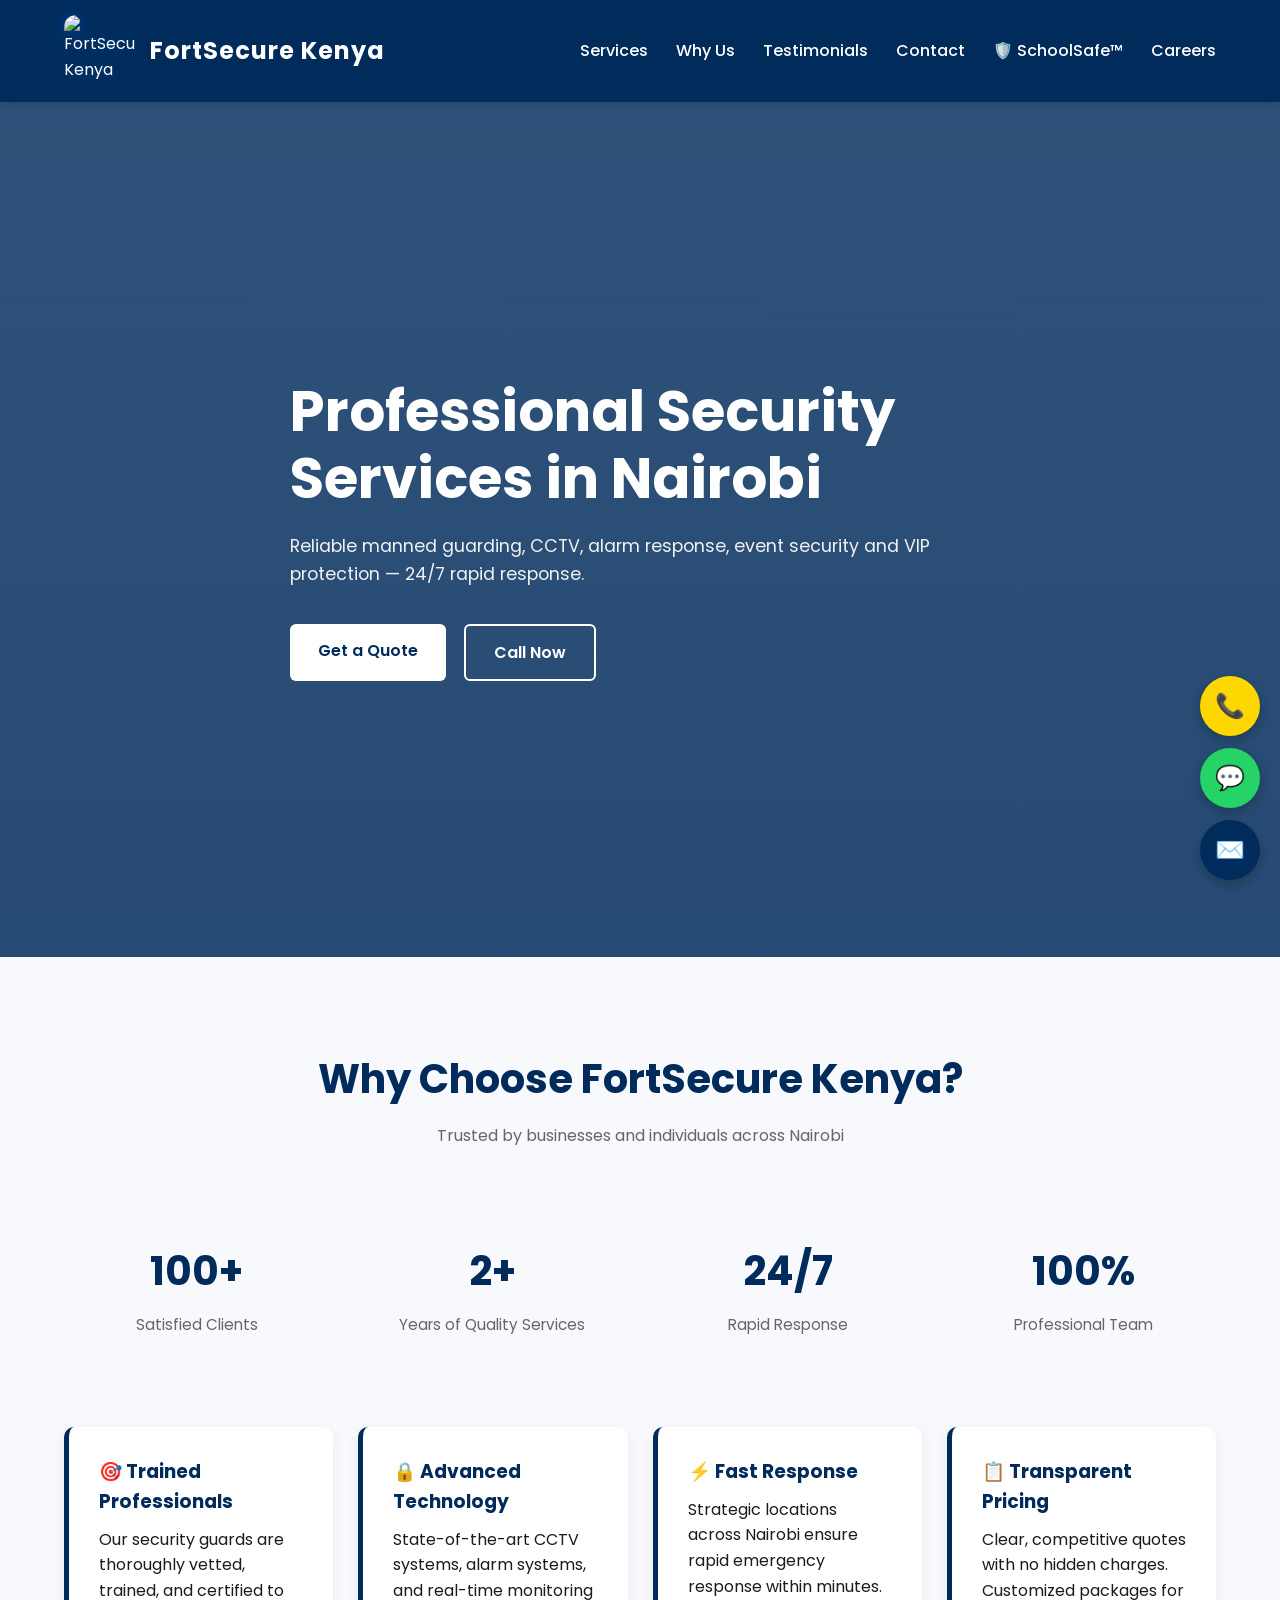
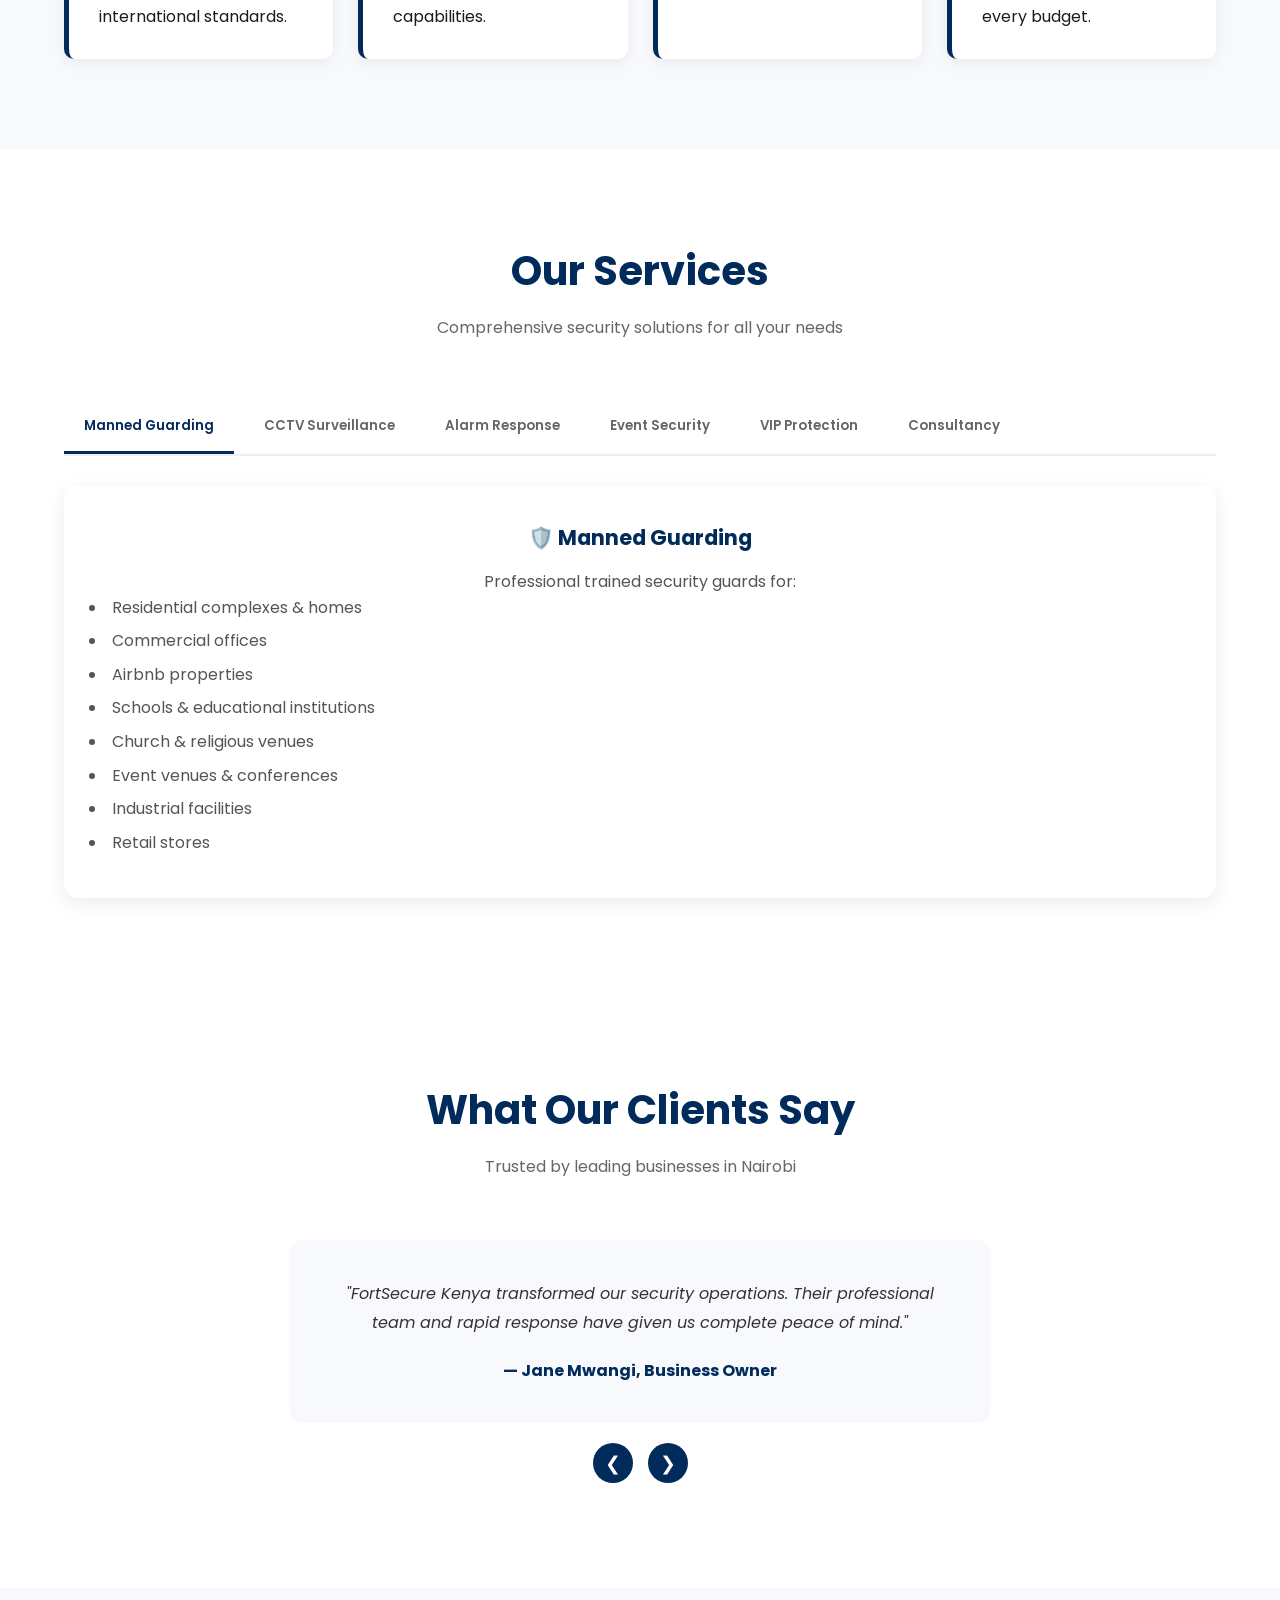
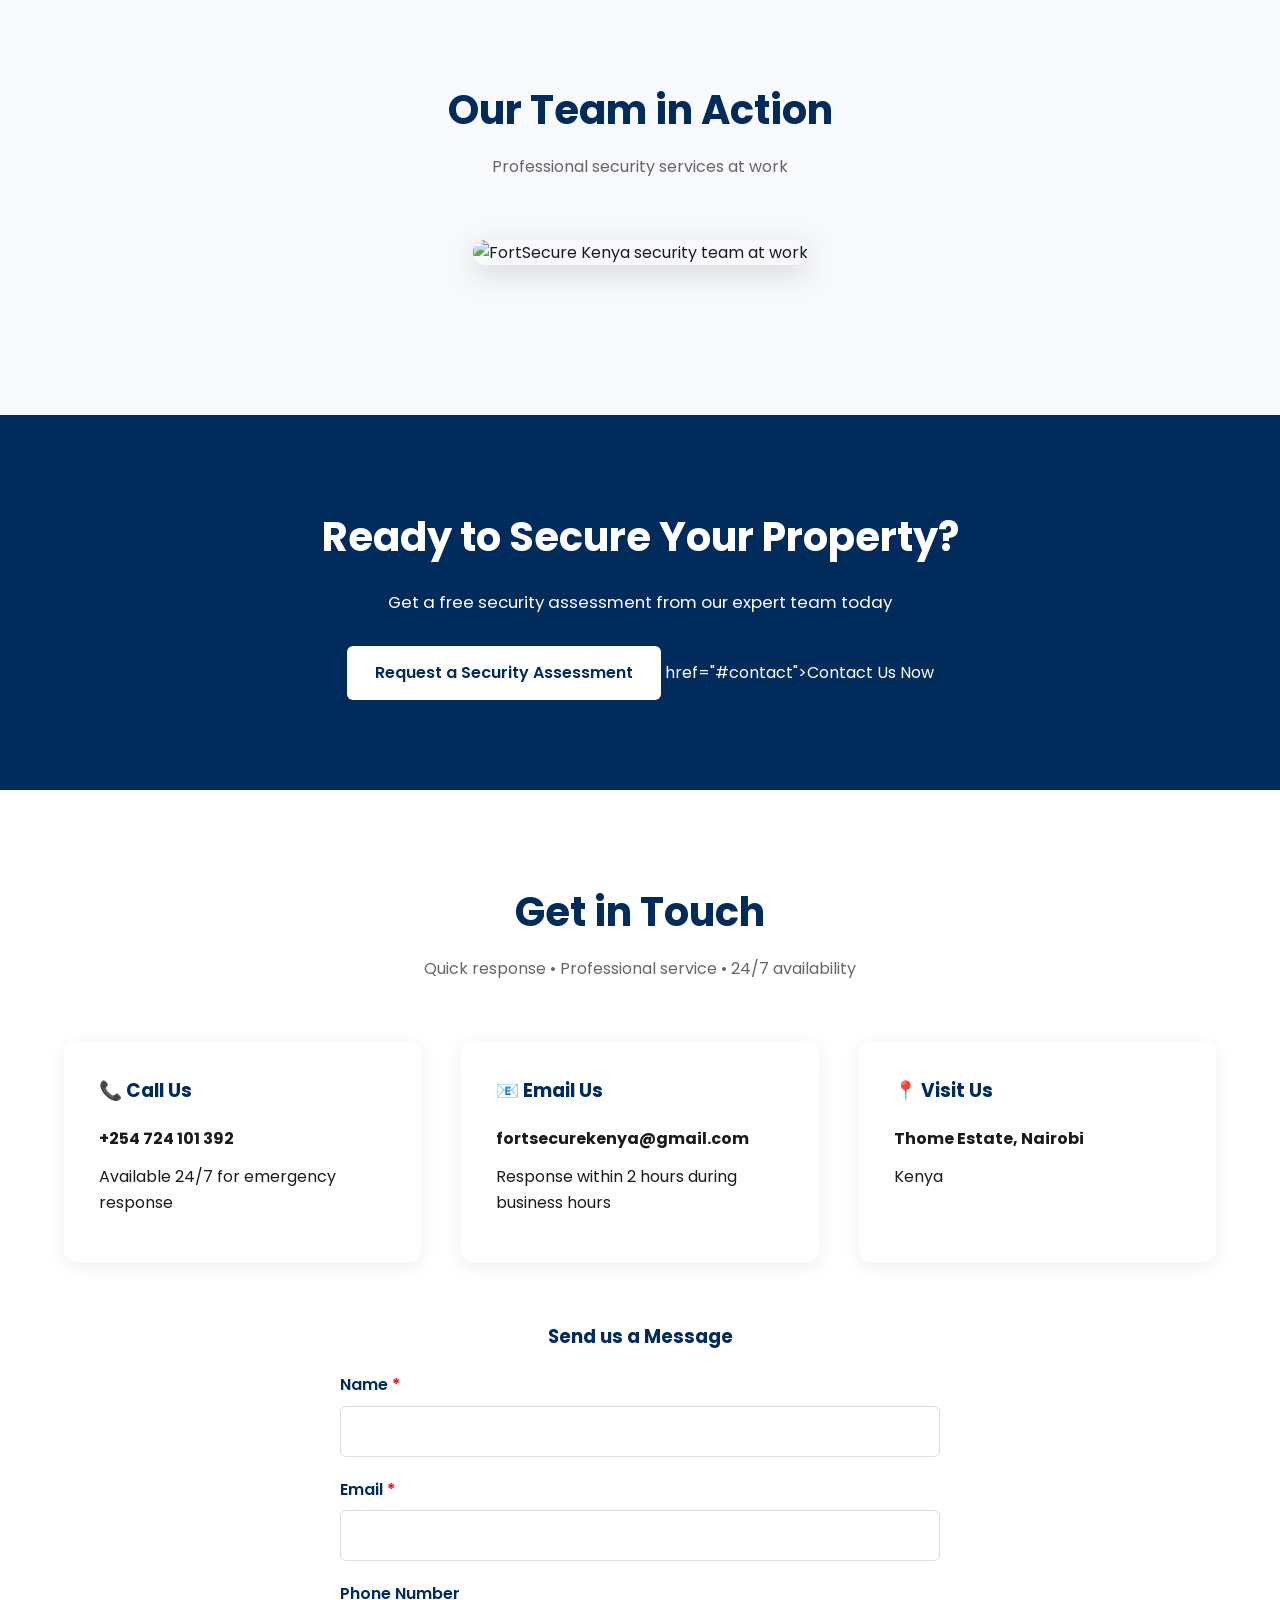
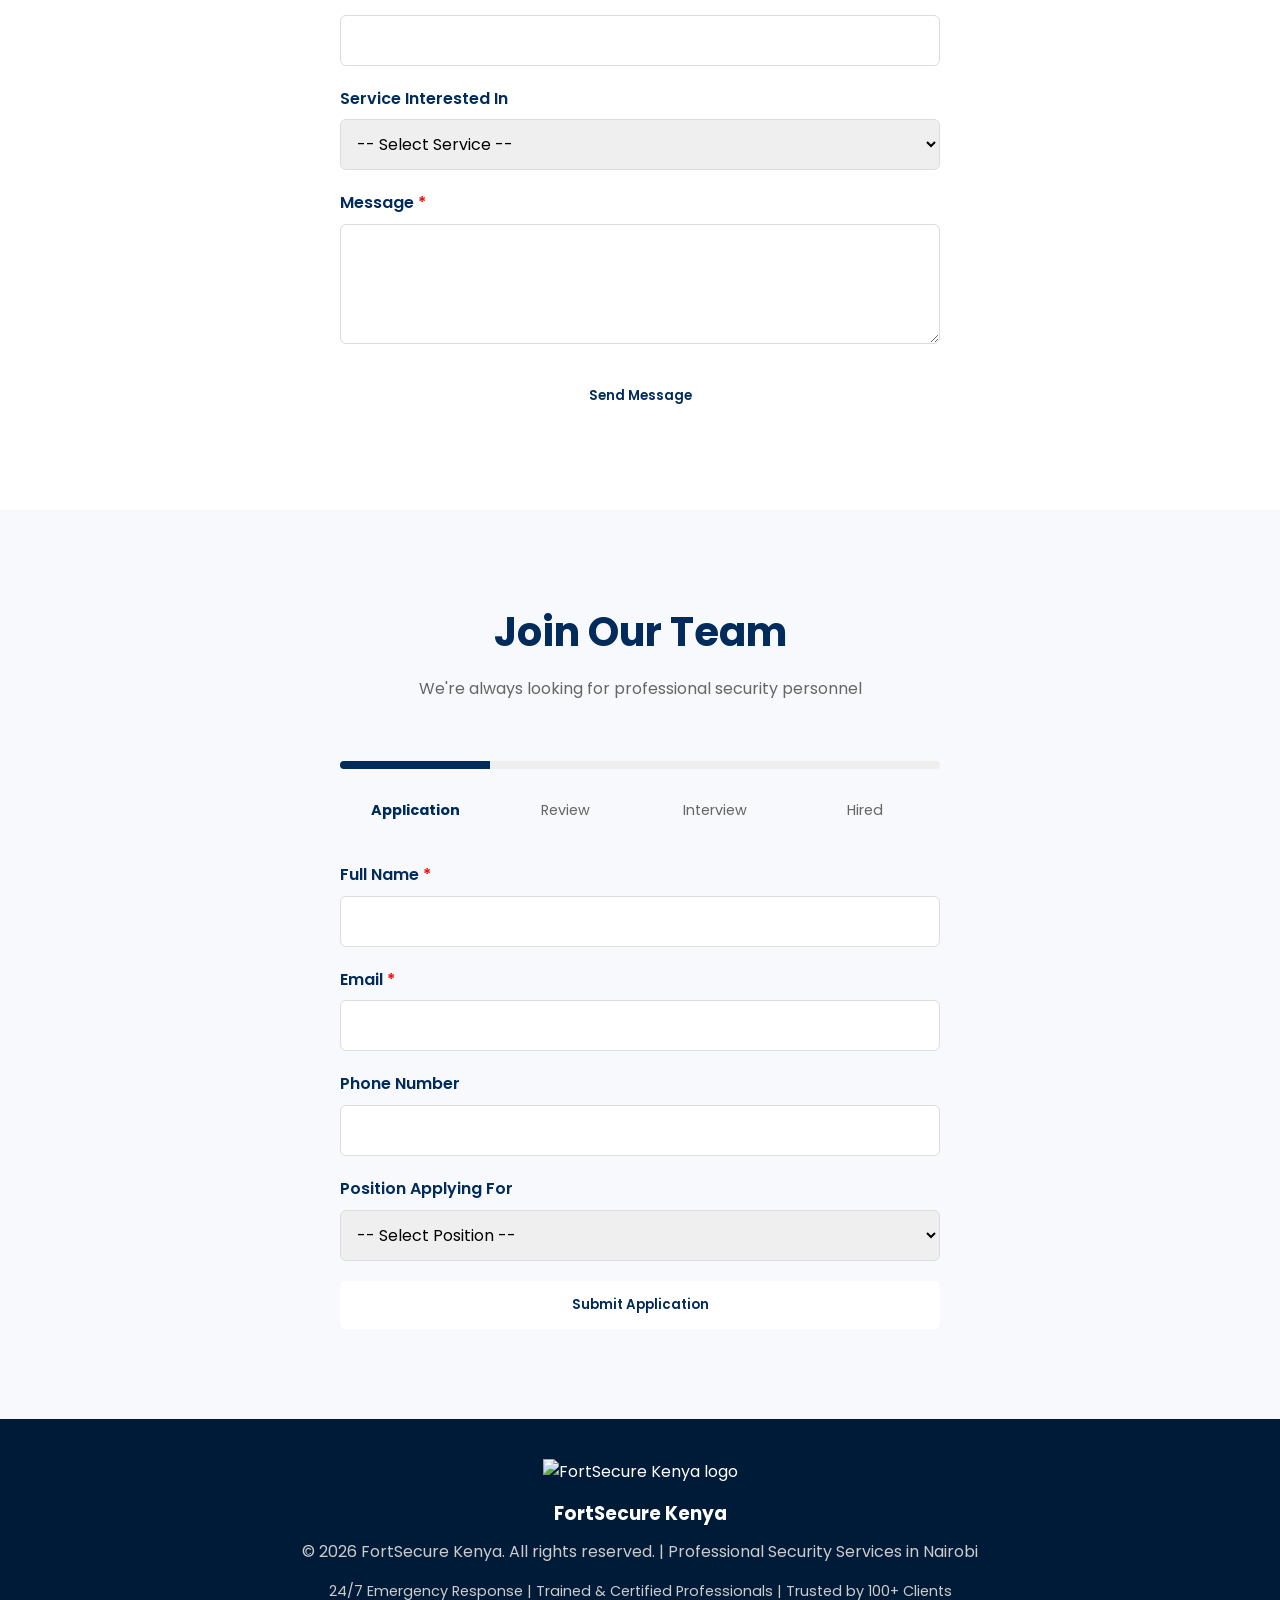
==== index.html @ e0edb67a "Update index.html" ====
<!DOCTYPE html>
<html lang="en">
<head>
  <meta charset="UTF-8" />
  <meta name="viewport" content="width=device-width, initial-scale=1.0"/>
  <title>FortSecure Kenya | Professional Security Services in Nairobi</title>
  <meta name="description" content="Professional security services in Nairobi, Kenya. Manned guarding, CCTV surveillance, alarm response, event security, VIP protection & security consultancy. 24/7 rapid response.">
  <meta name="keywords" content="security services Nairobi, security guards Kenya, CCTV surveillance Nairobi, event security Kenya, private security Nairobi, alarm response services, manned guarding Kenya, VIP protection">
  <meta name="author" content="FortSecure Kenya">
  <meta name="robots" content="index, follow">
  
  <meta property="og:type" content="website">
  <meta property="og:url" content="https://fortsecurekenya.github.io/">
  <meta property="og:title" content="FortSecure Kenya | Professional Security Services in Nairobi">
  <meta property="og:description" content="Trusted security services in Nairobi. Manned guarding, CCTV surveillance, alarm response, and more. 24/7 rapid response.">
  <meta property="og:image" content="https://fortsecurekenya.github.io/assets/team-showcase.jpg">

  <meta property="twitter:card" content="summary_large_image">
  <meta property="twitter:url" content="https://fortsecurekenya.github.io/">
  <meta property="twitter:title" content="FortSecure Kenya | Professional Security Services">
  <meta property="twitter:description" content="Professional security services in Nairobi. Manned guarding, CCTV surveillance, alarm response & more.">
  <meta property="twitter:image" content="https://fortsecurekenya.github.io/assets/team-showcase.jpg">

  <link rel="canonical" href="https://fortsecurekenya.github.io/">

  <script type="application/ld+json">
  {
    "@context": "https://schema.org/",
    "@type": "LocalBusiness",
    "name": "FortSecure Kenya",
    "image": "https://fortsecurekenya.github.io/FortSecure.github.io/images/team-security.jpg",
    "description": "Professional security services provider in Nairobi offering manned guarding, CCTV surveillance, alarm response, event security, VIP protection, and security consultancy.",
    "address": {
      "@type": "PostalAddress",
      "streetAddress": "Thome Estate",
      "addressLocality": "Nairobi",
      "postalCode": "",
      "addressCountry": "KE"
    },
    "telephone": "+254724101392",
    "email": "fortsecurekenya@gmail.com",
    "url": "https://fortsecurekenya.github.io/FortSecure.github.io/",
    "areaServed": {
      "@type": "City",
      "name": "Nairobi"
    },
    "priceRange": "Contact for quote"
  }
  </script>

  <link rel="preconnect" href="https://fonts.googleapis.com">
  <link href="https://fonts.googleapis.com/css2?family=Poppins:wght@300;400;500;600;700&display=swap" rel="stylesheet">

  <style>

    *{
      margin:0;
      padding:0;
      box-sizing:border-box;
      font-family:'Poppins',sans-serif;
      scroll-behavior:smooth;
    }

    body{
      background:#ffffff;
      color:#1b1b1b;
      line-height:1.6;
    }

    a{
      text-decoration:none;
    }

    .container{
      width:90%;
      max-width:1200px;
      margin:auto;
    }

    /* NAVBAR */
    header{
      background:#002B5B;
      position:sticky;
      top:0;
      z-index:1000;
      box-shadow:0 2px 10px rgba(0,0,0,0.15);
    }

    .navbar{
      display:flex;
      justify-content:space-between;
      align-items:center;
      padding:15px 0;
    }

    .logo{
      display:flex;
      align-items:center;
      gap:14px;
      color:#fff;
    }

    .logo img{
      width:72px;
      height:72px;
      object-fit:contain;
      border-radius:12px;
      filter:drop-shadow(0 0 8px rgba(0,123,255,0.35));
    }

    .logo span{
      font-size:1.5rem;
      font-weight:700;
      letter-spacing:1px;
      color:#ffffff;
    }

    nav{
      display:flex;
    }

    nav ul{
      display:flex;
      list-style:none;
      gap:28px;
    }

    nav ul li a{
      color:#fff;
      font-weight:500;
      transition:0.3s;
    }

    nav ul li a:hover{
      color:#C0C0C0;
    }

    .menu-toggle {
      display: none;
      flex-direction: column;
      background: none;
      border: none;
      cursor: pointer;
      gap: 6px;
      z-index: 1001;
    }

    .menu-toggle span {
      width: 25px;
      height: 2.5px;
      background: #fff;
      border-radius: 2px;
      transition: 0.3s;
    }

    /* HERO */
    .hero{
      background:
      linear-gradient(rgba(0,43,91,0.82), rgba(0,43,91,0.85)),
      url('https://images.unsplash.com/photo-1516321318423-f06f85e504b3?q=80&w=1600&auto=format&fit=crop');
      background-size:cover;
      background-position:center;
      min-height:95vh;
      display:flex;
      align-items:center;
      color:white;
    }

    .hero-content{
      max-width:700px;
    }

    .hero h1{
      font-size:3.5rem;
      line-height:1.2;
      margin-bottom:20px;
      animation: fadeInUp 0.8s ease-out;
    }

    @keyframes fadeInUp {
      from {
        opacity: 0;
        transform: translateY(30px);
      }
      to {
        opacity: 1;
        transform: translateY(0);
      }
    }

    .hero p{
      font-size:1.1rem;
      margin-bottom:35px;
      color:#f1f1f1;
    }

    .hero-buttons{
      display:flex;
      gap:18px;
      flex-wrap:wrap;
    }

    .btn{
      padding:14px 28px;
      border-radius:6px;
      font-weight:600;
      transition:0.3s;
      display:inline-block;
      border:none;
      cursor:pointer;
    }

    .btn-primary{
      background:#ffffff;
      color:#002B5B;
    }

    .btn-primary:hover{
      background:#C0C0C0;
      transform:translateY(-2px);
    }

    .btn-secondary{
      border:2px solid #fff;
      color:#fff;
      background:transparent;
    }

    .btn-secondary:hover{
      background:#fff;
      color:#002B5B;
    }

    /* SECTION */
    .section{
      padding:90px 0;
    }

    .section-title{
      text-align:center;
      margin-bottom:60px;
    }

    .section-title h2{
      font-size:2.5rem;
      color:#002B5B;
      margin-bottom:12px;
    }

    .section-title p{
      color:#666;
    }

    /* STATS */
    .stats-grid{
      display:grid;
      grid-template-columns:repeat(auto-fit,minmax(200px,1fr));
      gap:30px;
      margin-bottom:60px;
    }

    .stat-card{
      text-align:center;
      padding:30px;
      background:#f7f9fc;
      border-radius:12px;
    }

    .stat-number{
      font-size:2.5rem;
      font-weight:700;
      color:#002B5B;
      margin-bottom:10px;
    }

    .stat-label{
      color:#666;
      font-size:0.95rem;
    }

    /* TABS */
    .tabs{
      display:flex;
      gap:10px;
      margin-bottom:30px;
      flex-wrap:wrap;
      border-bottom:2px solid #eee;
    }

    .tab-btn{
      background:none;
      border:none;
      padding:15px 20px;
      cursor:pointer;
      font-weight:600;
      color:#666;
      border-bottom:3px solid transparent;
      transition:0.3s;
    }

    .tab-btn:hover{
      color:#002B5B;
    }

    .tab-btn.active{
      color:#002B5B;
      border-bottom-color:#002B5B;
    }

    .tab-content{
      display:none;
      animation:fadeIn 0.3s ease-in;
    }

    .tab-content.active{
      display:block;
    }

    @keyframes fadeIn {
      from { opacity: 0; }
      to { opacity: 1; }
    }

    /* SERVICES */
    .services-grid{
      display:grid;
      grid-template-columns:repeat(auto-fit,minmax(250px,1fr));
      gap:30px;
    }

    .service-card{
      background:#fff;
      border-radius:14px;
      padding:35px 25px;
      box-shadow:0 5px 20px rgba(0,0,0,0.08);
      transition:0.3s;
      text-align:center;
      cursor:pointer;
    }

    .service-card:hover{
      transform:translateY(-10px);
      box-shadow:0 8px 30px rgba(0,0,0,0.15);
    }

    .service-card h3{
      margin-bottom:15px;
      color:#002B5B;
      font-size:1.3rem;
    }

    .service-card p{
      color:#555;
    }

    .service-card ul {
      text-align: left;
      color: #555;
      list-style-position: inside;
    }

    .service-card ul li {
      margin-bottom: 8px;
    }

    /* TESTIMONIALS CAROUSEL */
    .carousel-container{
      position:relative;
      max-width:700px;
      margin:auto;
    }

    .testimonial-slide{
      display:none;
      padding:40px;
      background:#f7f9fc;
      border-radius:12px;
      text-align:center;
      animation:fadeIn 0.5s ease-in;
    }

    .testimonial-slide.active{
      display:block;
    }

    .testimonial-text{
      font-size:1rem;
      font-style:italic;
      margin-bottom:20px;
      color:#333;
      line-height:1.8;
    }

    .testimonial-author{
      font-weight:700;
      color:#002B5B;
    }

    .carousel-controls{
      display:flex;
      justify-content:center;
      gap:15px;
      margin-top:20px;
    }

    .carousel-btn{
      background:#002B5B;
      color:#fff;
      border:none;
      width:40px;
      height:40px;
      border-radius:50%;
      cursor:pointer;
      font-size:1.2rem;
      transition:0.3s;
    }

    .carousel-btn:hover{
      background:gold;
      color:#002B5B;
    }

    .carousel-dots{
      display:flex;
      justify-content:center;
      gap:8px;
      margin-top:15px;
    }

    .dot{
      width:10px;
      height:10px;
      border-radius:50%;
      background:#ccc;
      cursor:pointer;
      transition:0.3s;
    }

    .dot.active{
      background:#002B5B;
      width:30px;
      border-radius:5px;
    }

    /* WHY US */
    .why-us{
      background:#f7f9fc;
    }

    .why-grid{
      display:grid;
      grid-template-columns:repeat(auto-fit,minmax(250px,1fr));
      gap:25px;
    }

    .why-card{
      background:#fff;
      padding:30px;
      border-left:5px solid #002B5B;
      border-radius:10px;
      box-shadow:0 4px 15px rgba(0,0,0,0.06);
      transition:0.3s;
    }

    .why-card:hover{
      transform:translateY(-5px);
    }

    .why-card h3{
      margin-bottom:10px;
      color:#002B5B;
    }

    /* IMAGE SECTION */
    .image-section{
      margin:60px 0;
      text-align:center;
    }

    .image-section img{
      max-width:100%;
      height:auto;
      border-radius:12px;
      box-shadow:0 8px 30px rgba(0,0,0,0.15);
    }

    /* CTA */
    .cta{
      background:#002B5B;
      color:#fff;
      text-align:center;
      padding:90px 20px;
    }

    .cta h2{
      font-size:2.5rem;
      margin-bottom:20px;
    }

    .cta p{
      margin-bottom:30px;
      font-size:1.05rem;
    }

    /* CONTACT */
    .contact-grid{
      display:grid;
      grid-template-columns:repeat(auto-fit,minmax(300px,1fr));
      gap:40px;
    }

    .contact-box{
      background:#fff;
      padding:35px;
      border-radius:12px;
      box-shadow:0 4px 20px rgba(0,0,0,0.07);
    }

    .contact-box h3{
      color:#002B5B;
      margin-bottom:20px;
    }

    .contact-box p{
      margin-bottom:12px;
    }

    .form-group{
      margin-bottom:20px;
    }

    .form-group label{
      display:block;
      margin-bottom:8px;
      font-weight:600;
      color:#002B5B;
    }

    .form-group input,
    .form-group textarea,
    .form-group select{
      width:100%;
      padding:12px;
      border:1px solid #ddd;
      border-radius:6px;
      font-size:1rem;
      font-family:'Poppins',sans-serif;
    }

    .form-group input:focus,
    .form-group textarea:focus,
    .form-group select:focus{
      outline:none;
      border-color:#002B5B;
      box-shadow:0 0 0 3px rgba(0,43,91,0.1);
    }

    .form-group textarea{
      resize:vertical;
      min-height:120px;
    }

    .required{
      color:red;
    }

    .form-message{
      padding:15px;
      border-radius:6px;
      margin-bottom:20px;
      display:none;
      font-weight:500;
    }

    .form-message.success{
      background:#d4edda;
      color:#155724;
      border:1px solid #c3e6cb;
      display:block;
    }

    .form-message.error{
      background:#f8d7da;
      color:#721c24;
      border:1px solid #f5c6cb;
      display:block;
    }

    .status-badge{
      display:inline-block;
      padding:8px 16px;
      border-radius:20px;
      font-weight:600;
      font-size:0.9rem;
    }

    .status-submitted{
      background:#e3f2fd;
      color:#1976d2;
    }

    .status-reviewing{
      background:#fff3e0;
      color:#f57c00;
    }

    .status-interview{
      background:#f3e5f5;
      color:#7b1fa2;
    }

    .status-hired{
      background:#e8f5e9;
      color:#388e3c;
    }

    .progress-container{
      margin-bottom:30px;
    }

    .progress-bar{
      background:#eee;
      height:8px;
      border-radius:10px;
      overflow:hidden;
      margin-bottom:20px;
    }

    .progress-fill{
      background:#002B5B;
      height:100%;
      width:25%;
      transition:0.3s;
    }

    .progress-steps{
      display:flex;
      justify-content:space-between;
    }

    .progress-step{
      flex:1;
      text-align:center;
      padding:10px;
      font-size:0.9rem;
      color:#666;
    }

    .progress-step.active{
      color:#002B5B;
      font-weight:700;
    }

    .progress-step.completed{
      color:#28a745;
    }

    /* FLOATING ACTION BUTTONS */
    .fab-container {
      position: fixed;
      bottom: 20px;
      right: 20px;
      display: flex;
      flex-direction: column;
      gap: 12px;
      z-index: 999;
    }

    .fab {
      width: 60px;
      height: 60px;
      border-radius: 50%;
      display: flex;
      align-items: center;
      justify-content: center;
      font-size: 1.5rem;
      text-decoration: none;
      box-shadow: 0 4px 12px rgba(0,0,0,0.25);
      transition: 0.3s ease;
      border:none;
      cursor:pointer;
    }

    .fab:hover {
      transform: scale(1.1);
    }

    .fab-call {
      background: gold;
      color: black;
    }

    .fab-whatsapp {
      background: #25D366;
      color: white;
    }

    .fab-email {
      background: #002B5B;
      color: gold;
    }

    /* FOOTER */
    footer{
      background:#001B38;
      color:#fff;
      padding:40px 0;
      text-align:center;
    }

    footer img{
      width:90px;
      margin-bottom:15px;
    }

    footer p{
      color:#ccc;
    }

    /* MOBILE */
    @media(max-width:768px){

      .menu-toggle {
        display: flex;
      }

      nav {
        display: none;
        position: absolute;
        top: 100%;
        left: 0;
        right: 0;
        background: #002B5B;
        flex-direction: column;
        padding: 20px;
        gap: 15px;
        z-index: 999;
      }

      nav.active {
        display: flex;
      }

      nav ul {
        flex-direction: column;
        gap: 0;
      }

      nav ul li {
        padding: 10px 0;
        border-bottom: 1px solid rgba(255,255,255,0.1);
      }

      .hero{
        text-align:center;
      }

      .hero-content{
        margin:auto;
      }

      .hero h1{
        font-size:2.5rem;
      }

      .hero-buttons{
        justify-content:center;
      }

      .logo span{
        font-size:1.2rem;
      }

      .logo img{
        width:60px;
        height:60px;
      }

      .fab {
        width: 55px;
        height: 55px;
        font-size: 1.3rem;
      }

      .section-title h2 {
        font-size: 1.8rem;
      }

      .tabs{
        flex-direction:column;
      }

      .tab-btn{
        text-align:left;
        border-bottom:none;
        border-left:3px solid transparent;
      }

      .tab-btn.active{
        border-left-color:#002B5B;
        border-bottom:none;
      }

    }

  </style>
</head>

<body>

  <a class="skip-link" href="#services" style="position:absolute;top:-100px;left:0;background:#002B5B;color:#fff;padding:8px;border-radius:0 0 4px 0;z-index:10000">Skip to content</a>

  <header>
    <div class="container navbar">
      <div class="logo">
        <img src="https://i.ibb.co/8g4GNHdD/Fort-Secure-logo.png" alt="FortSecure Kenya logo" width="72" height="72">
        <span>FortSecure Kenya</span>
      </div>

      <button
  class="menu-toggle"
  id="menu-toggle"
  aria-controls="primary-nav"
  aria-expanded="false"
  aria-label="Open menu"
  type="button"
  onclick="toggleMobileMenu()"
        <span></span>
        <span></span>
        <span></span>
      </button>

      <nav id="primary-nav" role="navigation" aria-label="Primary navigation">
        <ul>
          <li><a href="#services">Services</a></li>
          <li><a href="#stats">Why Us</a></li>
          <li><a href="#testimonials">Testimonials</a></li>
          <li><a href="#contact">Contact</a></li>
          <li><a href="school-safety.html">🛡️ SchoolSafe™</a></li>
          <li><a href="#careers">Careers</a></li>
        </ul>
      </nav>
    </div>
  </header>

  <main id="main-content">
    <section class="hero">
      <div class="container hero-content">
        <h1>Professional Security Services in Nairobi</h1>
        <p>Reliable manned guarding, CCTV, alarm response, event security and VIP protection — 24/7 rapid response.</p>
        <div class="hero-buttons">
          <a class="btn btn-primary" href="#contact">Get a Quote</a>
          <a class="btn btn-secondary" href="tel:+254724101392">Call Now</a>
        </div>
      </div>
    </section>

    <!-- STATS SECTION -->
    <section id="stats" class="section why-us">
      <div class="container">
        <div class="section-title">
          <h2>Why Choose FortSecure Kenya?</h2>
          <p>Trusted by businesses and individuals across Nairobi</p>
        </div>

        <div class="stats-grid">
          <div class="stat-card">
            <div class="stat-number">100+</div>
            <div class="stat-label">Satisfied Clients</div>
          </div>
          <div class="stat-card">
            <div class="stat-number">2+</div>
            <div class="stat-label">Years of Quality Services</div>
          </div>
          <div class="stat-card">
            <div class="stat-number">24/7</div>
            <div class="stat-label">Rapid Response</div>
          </div>
          <div class="stat-card">
            <div class="stat-number">100%</div>
            <div class="stat-label">Professional Team</div>
          </div>
        </div>

        <div class="why-grid">
          <div class="why-card">
            <h3>🎯 Trained Professionals</h3>
            <p>Our security guards are thoroughly vetted, trained, and certified to international standards.</p>
          </div>
          <div class="why-card">
            <h3>🔒 Advanced Technology</h3>
            <p>State-of-the-art CCTV systems, alarm systems, and real-time monitoring capabilities.</p>
          </div>
          <div class="why-card">
            <h3>⚡ Fast Response</h3>
            <p>Strategic locations across Nairobi ensure rapid emergency response within minutes.</p>
          </div>
          <div class="why-card">
            <h3>📋 Transparent Pricing</h3>
            <p>Clear, competitive quotes with no hidden charges. Customized packages for every budget.</p>
          </div>
        </div>
      </div>
    </section>

    <!-- SERVICES SECTION -->
    <section id="services" class="section">
      <div class="container">
        <div class="section-title">
          <h2>Our Services</h2>
          <p>Comprehensive security solutions for all your needs</p>
        </div>

        <div class="tabs">
          <button class="tab-btn active" data-tab="manned">Manned Guarding</button>
          <button class="tab-btn" data-tab="cctv">CCTV Surveillance</button>
          <button class="tab-btn" data-tab="alarm">Alarm Response</button>
          <button class="tab-btn" data-tab="event">Event Security</button>
          <button class="tab-btn" data-tab="vip">VIP Protection</button>
          <button class="tab-btn" data-tab="consult">Consultancy</button>
        </div>

        <div class="services-grid">
          <div class="tab-content active" id="tab-manned">
            <div class="service-card">
              <h3>🛡️ Manned Guarding</h3>
              <p>Professional trained security guards for:</p>
              <ul>
                <li>Residential complexes & homes</li>
                <li>Commercial offices</li>
                <li>Airbnb properties</li>
                <li>Schools & educational institutions</li>
                <li>Church & religious venues</li>
                <li>Event venues & conferences</li>
                <li>Industrial facilities</li>
                <li>Retail stores</li>
              </ul>
            </div>
          </div>

          <div class="tab-content" id="tab-cctv">
            <div class="service-card">
              <h3>📹 CCTV Surveillance</h3>
              <p>24/7 monitoring with:</p>
              <ul>
                <li>HD & 4K camera systems</li>
                <li>Remote access & cloud storage</li>
                <li>Motion detection alerts</li>
                <li>Professional installation</li>
                <li>Maintenance & support</li>
              </ul>
            </div>
          </div>

          <div class="tab-content" id="tab-alarm">
            <div class="service-card">
              <h3>🚨 Alarm Response</h3>
              <p>Rapid response services:</p>
              <ul>
                <li>Intrusion alarm systems</li>
                <li>Real-time alert notifications</li>
                <li>Immediate dispatch</li>
                <li>Police coordination</li>
                <li>24/7 monitoring center</li>
              </ul>
            </div>
          </div>

          <div class="tab-content" id="tab-event">
            <div class="service-card">
              <h3>🎪 Event Security</h3>
              <p>Comprehensive event protection:</p>
              <ul>
                <li>Crowd management</li>
                <li>VIP escort services</li>
                <li>Venue securing</li>
                <li>Access control</li>
                <li>Emergency coordination</li>
              </ul>
            </div>
          </div>

          <div class="tab-content" id="tab-vip">
            <div class="service-card">
              <h3>👔 VIP Protection</h3>
              <p>Close protection services:</p>
              <ul>
                <li>Executive protection</li>
                <li>Dignitary escorts</li>
                <li>Personal safety planning</li>
                <li>Discreet professionals</li>
                <li>Travel security</li>
              </ul>
            </div>
          </div>

          <div class="tab-content" id="tab-consult">
            <div class="service-card">
              <h3>📊 Security Consultancy</h3>
              <p>Expert advisory services:</p>
              <ul>
                <li>Risk assessment</li>
                <li>Security audits</li>
                <li>Customized solutions</li>
                <li>Staff training</li>
                <li>Compliance advisory</li>
              </ul>
            </div>
          </div>
        </div>
      </div>
    </section>

    <!-- TESTIMONIALS SECTION -->
    <section id="testimonials" class="section">
      <div class="container">
        <div class="section-title">
          <h2>What Our Clients Say</h2>
          <p>Trusted by leading businesses in Nairobi</p>
        </div>

        <div class="carousel-container">
          <div class="testimonial-slide active">
            <p class="testimonial-text">"FortSecure Kenya transformed our security operations. Their professional team and rapid response have given us complete peace of mind."</p>
            <p class="testimonial-author">— Jane Mwangi, Business Owner</p>
          </div>

          <div class="testimonial-slide">
            <p class="testimonial-text">"Highly professional, reliable, and affordable. Their 24/7 monitoring has reduced our security incidents significantly."</p>
            <p class="testimonial-author">— David Kipchoge, Facility Manager</p>
          </div>

          <div class="testimonial-slide">
            <p class="testimonial-text">"Best security service in Nairobi. Their guards are trained and courteous. Highly recommended!"</p>
            <p class="testimonial-author">— Margaret Otieno, Residential Complex Manager</p>
          </div>

          <div class="carousel-controls">
            <button class="carousel-btn" id="prev-btn">❮</button>
            <button class="carousel-btn" id="next-btn">❯</button>
          </div>

          <div class="carousel-dots" id="carousel-dots"></div>
        </div>
      </div>
    </section>

    <!-- IMAGE SHOWCASE SECTION -->
    <section class="section" style="background: #f7f9fc;">
      <div class="container">
        <div class="section-title">
          <h2>Our Team in Action</h2>
          <p>Professional security services at work</p>
        </div>
        <div class="image-section">
          <img src="assets/team-showcase.jpg" alt="FortSecure Kenya security team at work" width="800" height="600">
        </div>
      </div>
    </section>

    <!-- CTA SECTION -->
    <section class="cta">
      <div class="container">
        <h2>Ready to Secure Your Property?</h2>
        <p>Get a free security assessment from our expert team today</p>
        <a class="btn btn-primary" href="lead-form.html">Request a Security Assessment</a> href="#contact">Contact Us Now</a>
      </div>
    </section>

    <!-- CONTACT SECTION -->
    <section id="contact" class="section">
      <div class="container">
        <div class="section-title">
          <h2>Get in Touch</h2>
          <p>Quick response • Professional service • 24/7 availability</p>
        </div>

        <div class="contact-grid">
          <div class="contact-box">
            <h3>📞 Call Us</h3>
            <p><strong>+254 724 101 392</strong></p>
            <p>Available 24/7 for emergency response</p>
          </div>

          <div class="contact-box">
            <h3>📧 Email Us</h3>
            <p><strong>fortsecurekenya@gmail.com</strong></p>
            <p>Response within 2 hours during business hours</p>
          </div>

          <div class="contact-box">
            <h3>📍 Visit Us</h3>
            <p><strong>Thome Estate, Nairobi</strong></p>
            <p>Kenya</p>
          </div>
        </div>

        <div style="margin-top: 60px; max-width: 600px; margin-left: auto; margin-right: auto;">
          <h3 style="color: #002B5B; margin-bottom: 20px; text-align: center;">Send us a Message</h3>
          <form id="contact-form" method="POST" action="https://formspree.io/f/xkoyvdza">
            <div id="form-message" class="form-message"></div>

            <div class="form-group">
              <label for="name">Name <span class="required">*</span></label>
              <input type="text" id="name" name="name" required>
            </div>

            <div class="form-group">
              <label for="email">Email <span class="required">*</span></label>
              <input type="email" id="email" name="email" required>
            </div>

            <div class="form-group">
              <label for="phone">Phone Number</label>
              <input type="tel" id="phone" name="phone">
            </div>

            <div class="form-group">
              <label for="service">Service Interested In</label>
              <select id="service" name="service">
                <option value="">-- Select Service --</option>
                <option value="manned-guarding">Manned Guarding</option>
                <option value="cctv">CCTV Surveillance</option>
                <option value="alarm-response">Alarm Response</option>
                <option value="event-security">Event Security</option>
                <option value="vip-protection">VIP Protection</option>
                <option value="consultancy">Security Consultancy</option>
              </select>
            </div>

            <div class="form-group">
              <label for="message">Message <span class="required">*</span></label>
              <textarea id="message" name="message" required></textarea>
            </div>

            <button type="submit" class="btn btn-primary" style="width: 100%;">Send Message</button>
          </form>
        </div>
      </div>
    </section>

    <!-- CAREERS SECTION -->
    <section id="careers" class="section" style="background: #f7f9fc;">
      <div class="container">
        <div class="section-title">
          <h2>Join Our Team</h2>
          <p>We're always looking for professional security personnel</p>
        </div>

        <div style="max-width: 600px; margin: auto;">
          <form id="job-form" method="POST" action="https://formspree.io/f/xkoyvdza">
            <div id="job-form-message" class="form-message"></div>

            <div class="progress-container">
              <div class="progress-bar">
                <div class="progress-fill" id="progress-fill"></div>
              </div>
              <div class="progress-steps">
                <div class="progress-step active" id="step-1">Application</div>
                <div class="progress-step" id="step-2">Review</div>
                <div class="progress-step" id="step-3">Interview</div>
                <div class="progress-step" id="step-4">Hired</div>
              </div>
            </div>

            <div class="form-group">
              <label for="job-name">Full Name <span class="required">*</span></label>
              <input type="text" id="job-name" name="name" required>
            </div>

            <div class="form-group">
              <label for="job-email">Email <span class="required">*</span></label>
              <input type="email" id="job-email" name="email" required>
            </div>

            <div class="form-group">
              <label for="job-phone">Phone Number</label>
              <input type="tel" id="job-phone" name="phone">
            </div>

            <div class="form-group">
              <label for="position">Position Applying For</label>
              <select id="position" name="position">
                <option value="">-- Select Position --</option>
                <option value="security-guard">Security Guard</option>
                <option value="supervisor">Security Supervisor</option>
                <option value="cctv-operator">CCTV Operator</option>
                <option value="patrol-officer">Patrol Officer</option>
              </select>
            </div>

            <button type="submit" class="btn btn-primary" style="width: 100%;">Submit Application</button>

            <div id="application-status" class="status-badge" style="display: none; margin-top: 20px;"></div>
            <p id="tracking-id" style="text-align: center; margin-top: 10px; color: #002B5B; display: none;"></p>
          </form>
        </div>
      </div>
    </section>
  </main>

  <!-- FLOATING ACTION BUTTONS -->
  <div class="fab-container">
    <a href="tel:+254724101392" class="fab fab-call" title="Call us">📞</a>
    <a href="https://wa.me/254724101392?text=Hi%2C%20I%20would%20like%20to%20inquire%20about%20your%20security%20services" class="fab fab-whatsapp" target="_blank" rel="noopener noreferrer" title="WhatsApp">💬</a>
    <a href="mailto:fortsecurekenya@gmail.com" class="fab fab-email" title="Email us">✉️</a>
  </div>

  <!-- FOOTER -->
  <footer>
    <div class="container">
      <img src="https://i.ibb.co/8g4GNHdD/Fort-Secure-logo.png" alt="FortSecure Kenya logo" width="90" height="90">
      <h3 style="color: #fff; margin-bottom: 10px;">FortSecure Kenya</h3>
      <p>&copy; 2026 FortSecure Kenya. All rights reserved. | Professional Security Services in Nairobi</p>
      <p style="margin-top: 15px; font-size: 0.9rem;">24/7 Emergency Response | Trained & Certified Professionals | Trusted by 100+ Clients</p>
    </div>
  </footer>

  <script src="script.js"></script>

<script>
function toggleMobileMenu() {
  const nav = document.getElementById("primary-nav");
  const button = document.getElementById("menu-toggle");

  if (!nav || !button) return;

  const isOpen = nav.classList.toggle("active");

  button.setAttribute("aria-expanded", isOpen ? "true" : "false");
  button.setAttribute(
    "aria-label",
    isOpen ? "Close menu" : "Open menu"
  );
}

/* Close the mobile menu after selecting a navigation link */
document.addEventListener("DOMContentLoaded", function () {
  const nav = document.getElementById("primary-nav");
  const button = document.getElementById("menu-toggle");

  if (!nav || !button) return;

  nav.querySelectorAll("a").forEach(function (link) {
    link.addEventListener("click", function () {
      nav.classList.remove("active");
      button.setAttribute("aria-expanded", "false");
      button.setAttribute("aria-label", "Open menu");
    });
  });
});
</script>

</body>
</html>
</body>
</html>
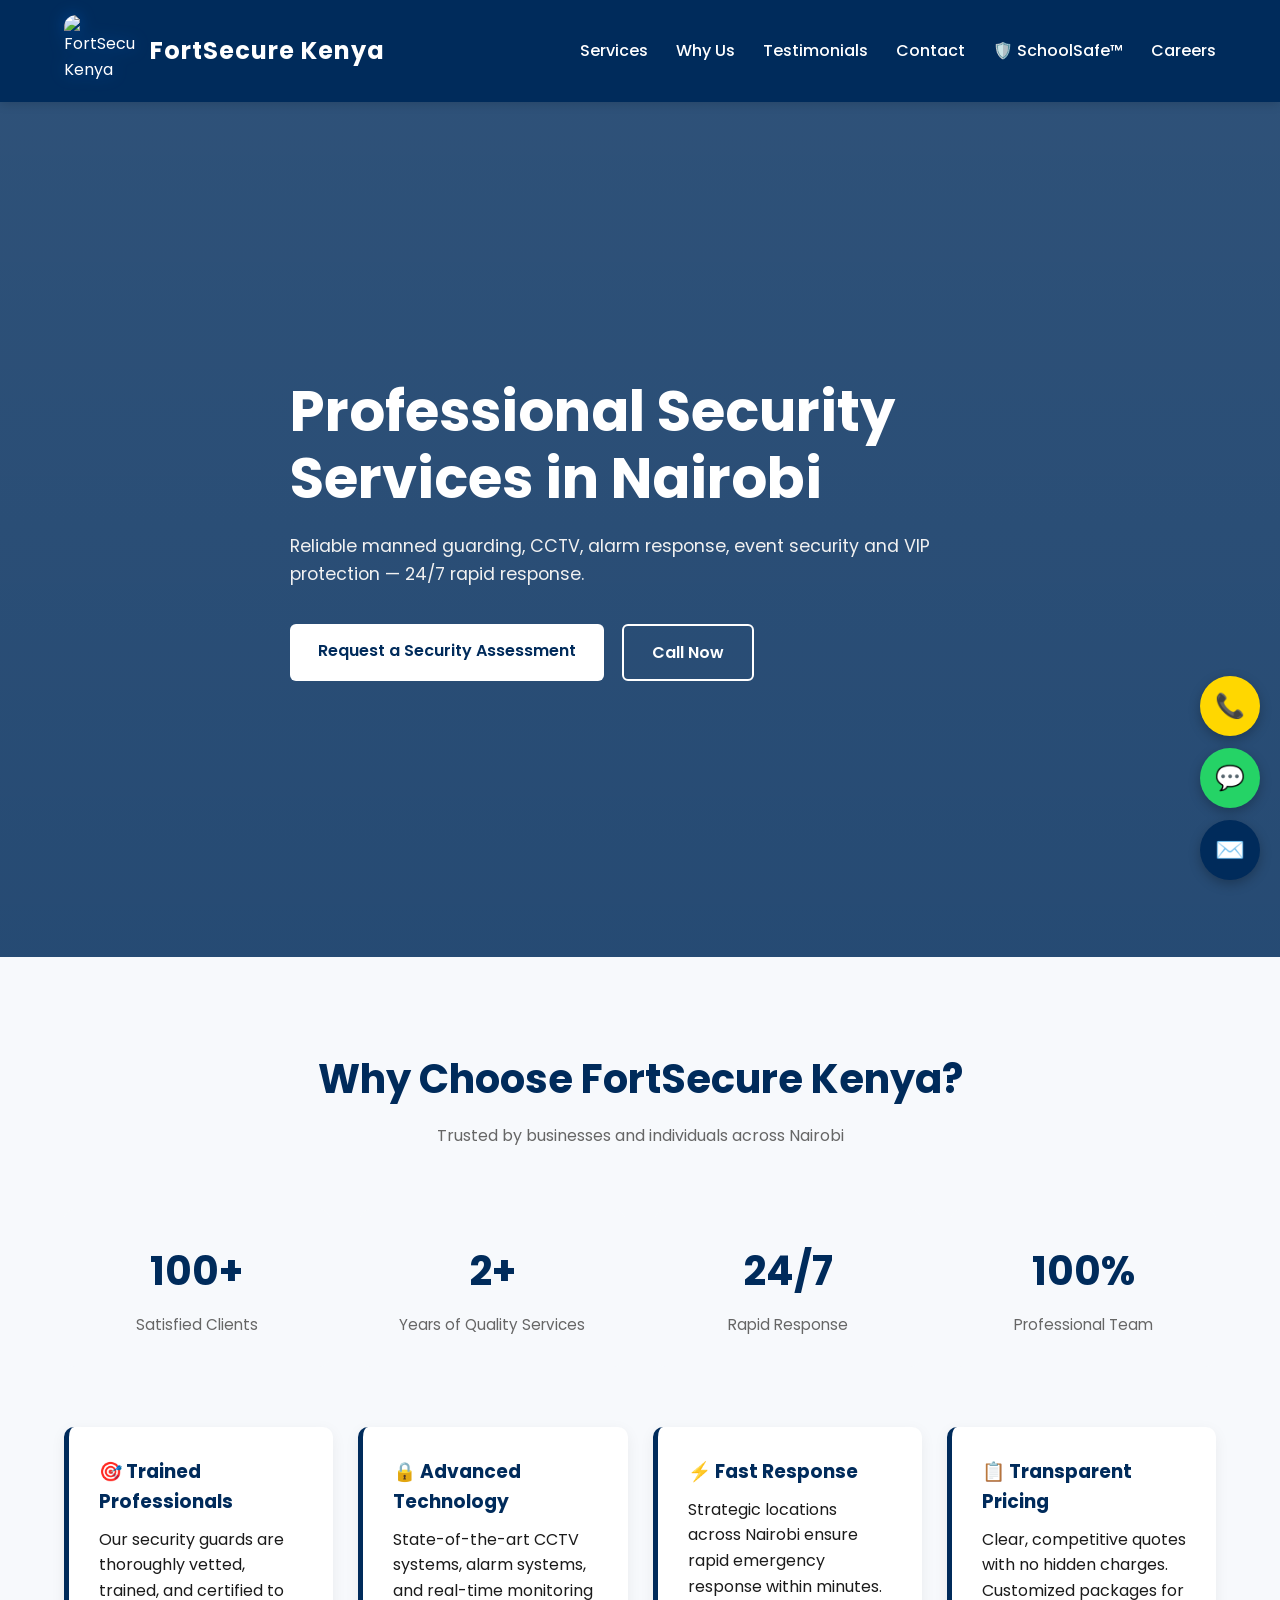
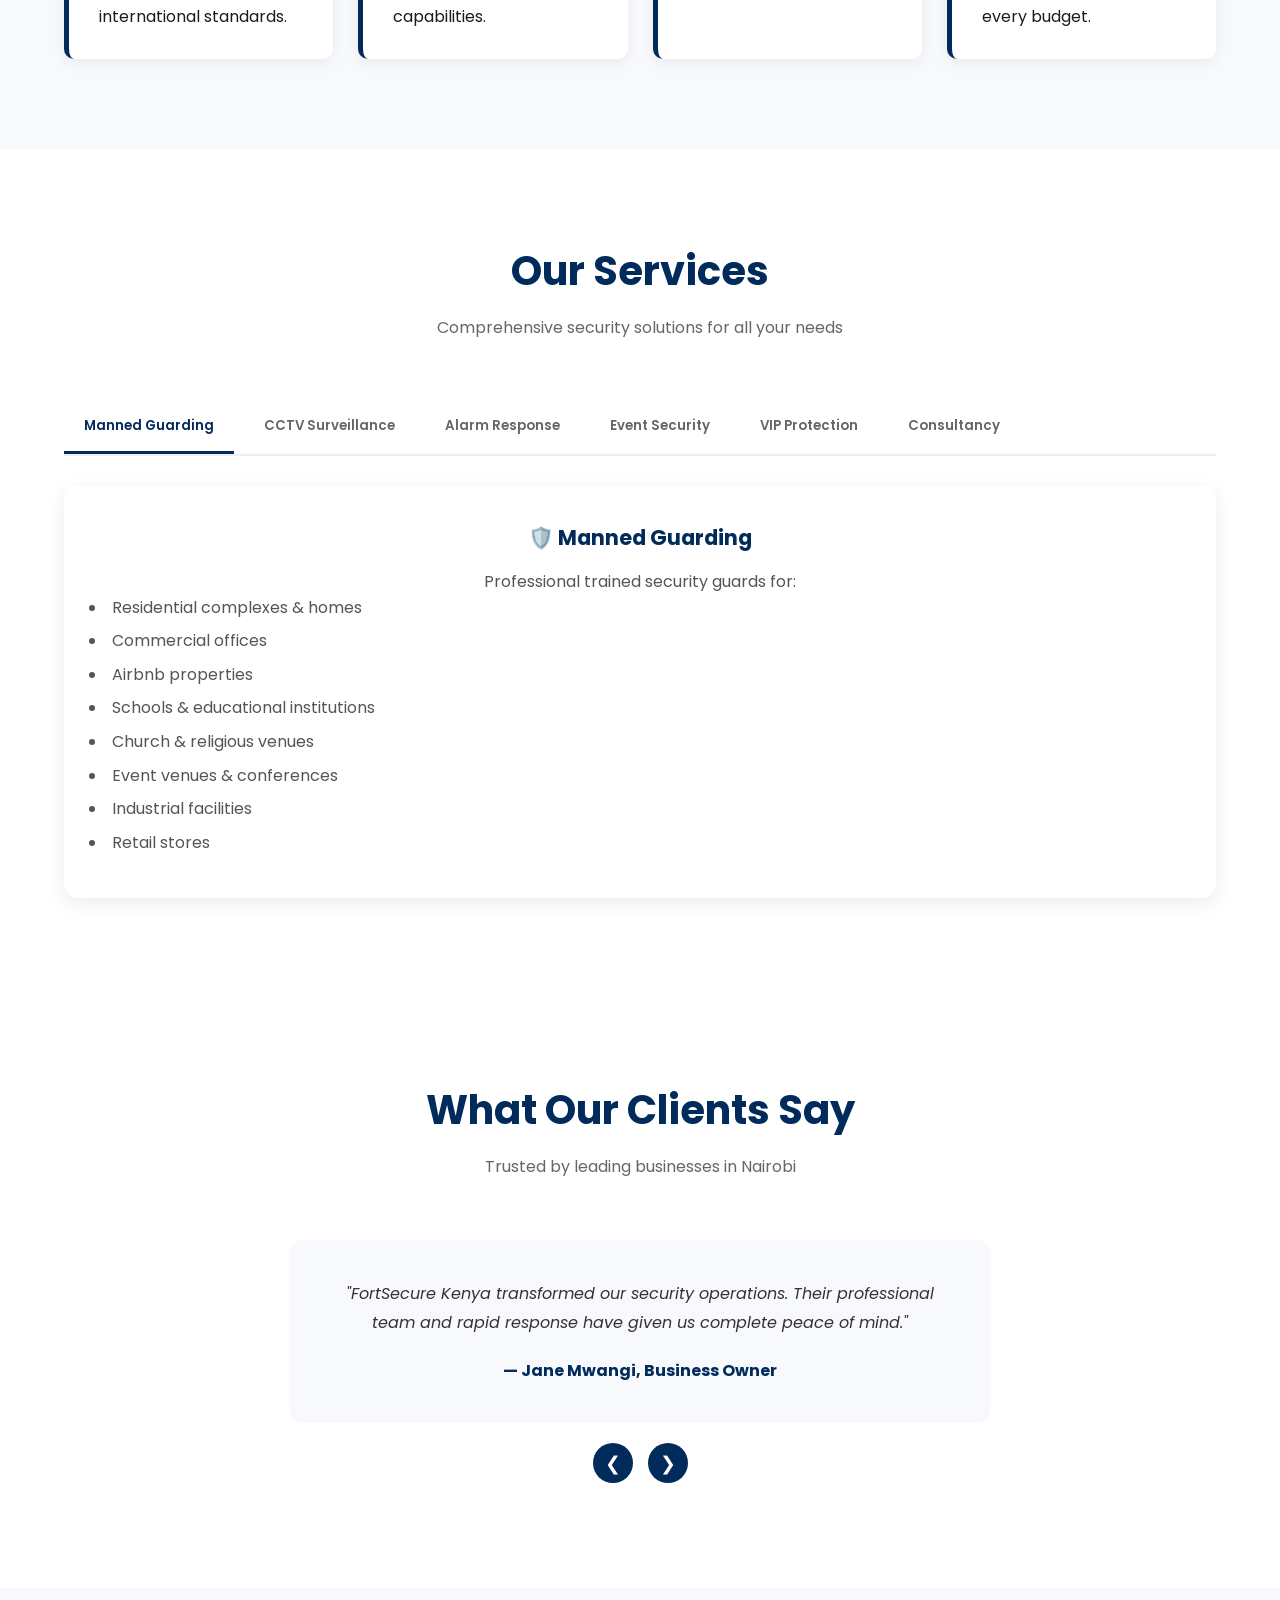
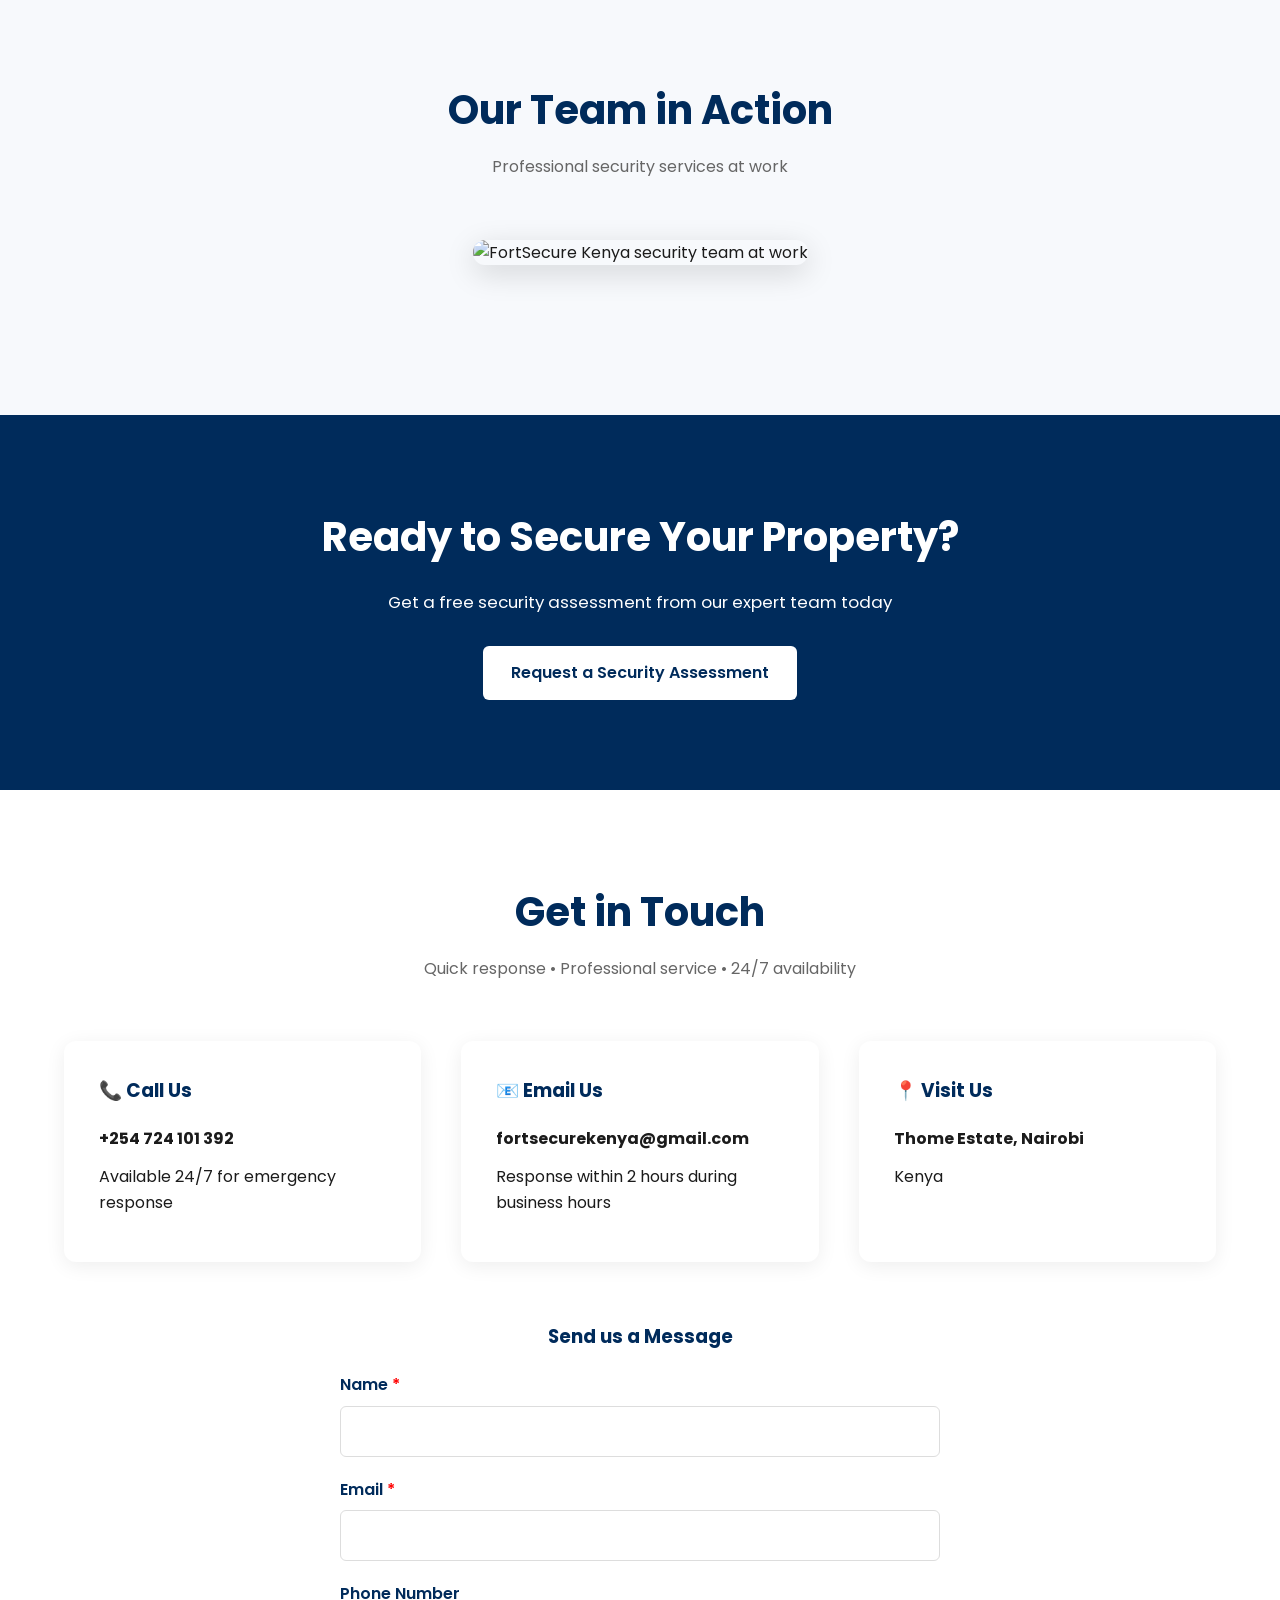
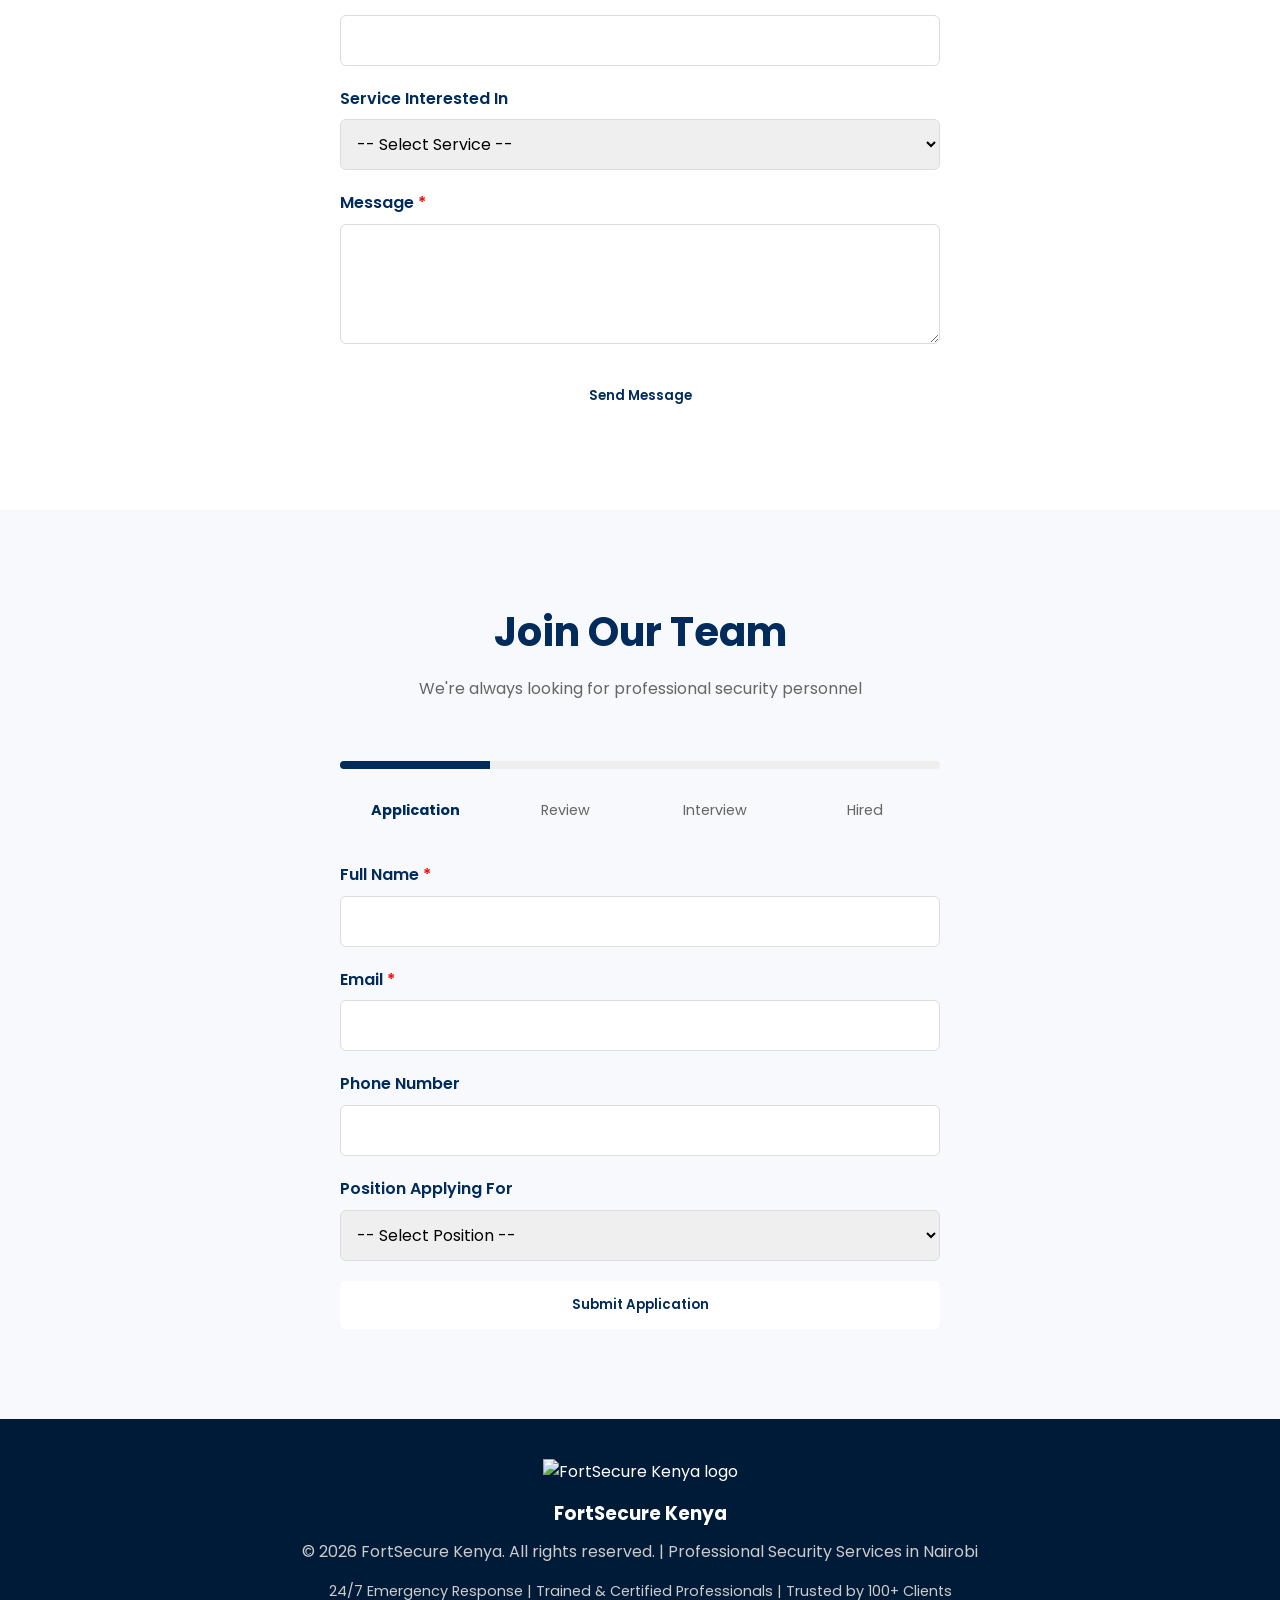
==== commit be00cbf4: "Update index.html" ====
--- a/index.html
+++ b/index.html
@@ -849,7 +849,7 @@
         <h1>Professional Security Services in Nairobi</h1>
         <p>Reliable manned guarding, CCTV, alarm response, event security and VIP protection — 24/7 rapid response.</p>
         <div class="hero-buttons">
-          <a class="btn btn-primary" href="#contact">Get a Quote</a>
+        <a class="btn btn-primary" href="lead-form.html">Request a Security Assessment</a>
           <a class="btn btn-secondary" href="tel:+254724101392">Call Now</a>
         </div>
       </div>
@@ -1063,7 +1063,7 @@
       <div class="container">
         <h2>Ready to Secure Your Property?</h2>
         <p>Get a free security assessment from our expert team today</p>
-        <a class="btn btn-primary" href="lead-form.html">Request a Security Assessment</a> href="#contact">Contact Us Now</a>
+        <a class="btn btn-primary" href="lead-form.html">Request a Security Assessment</a>
       </div>
     </section>
 
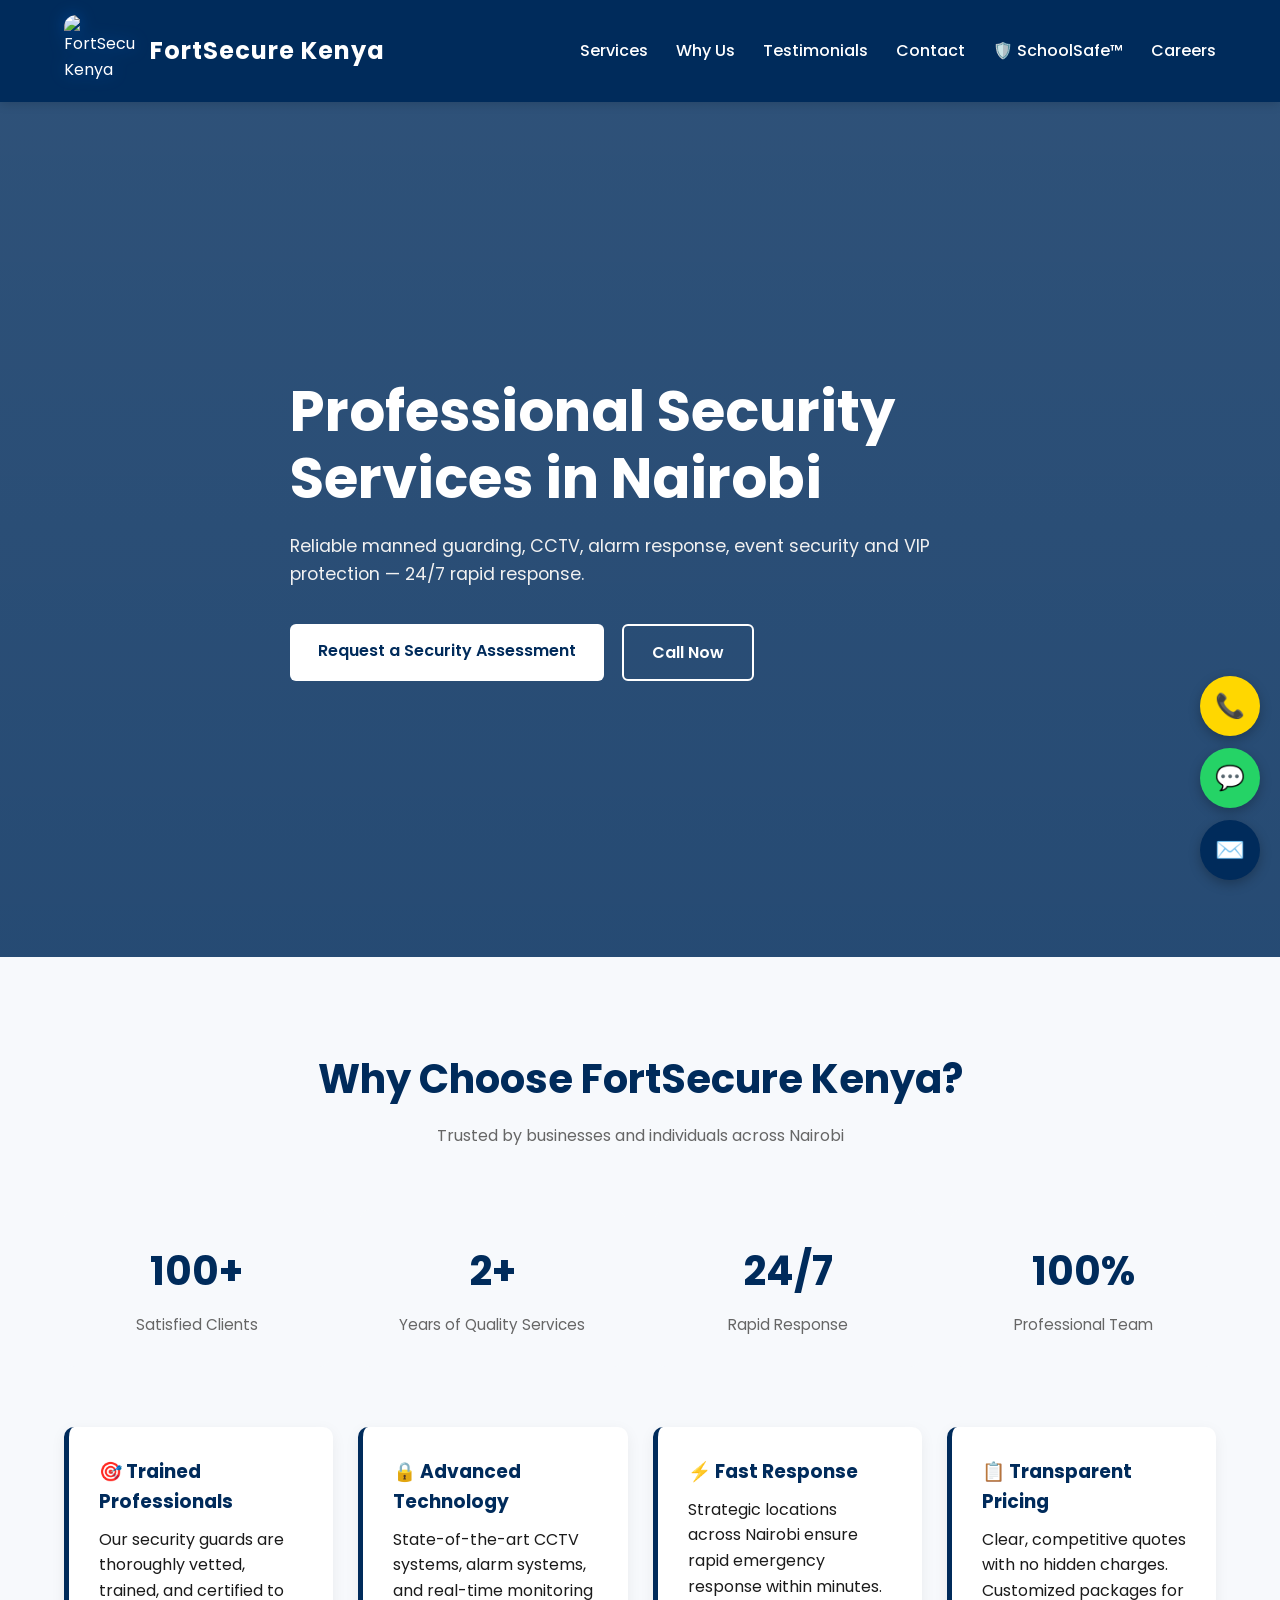
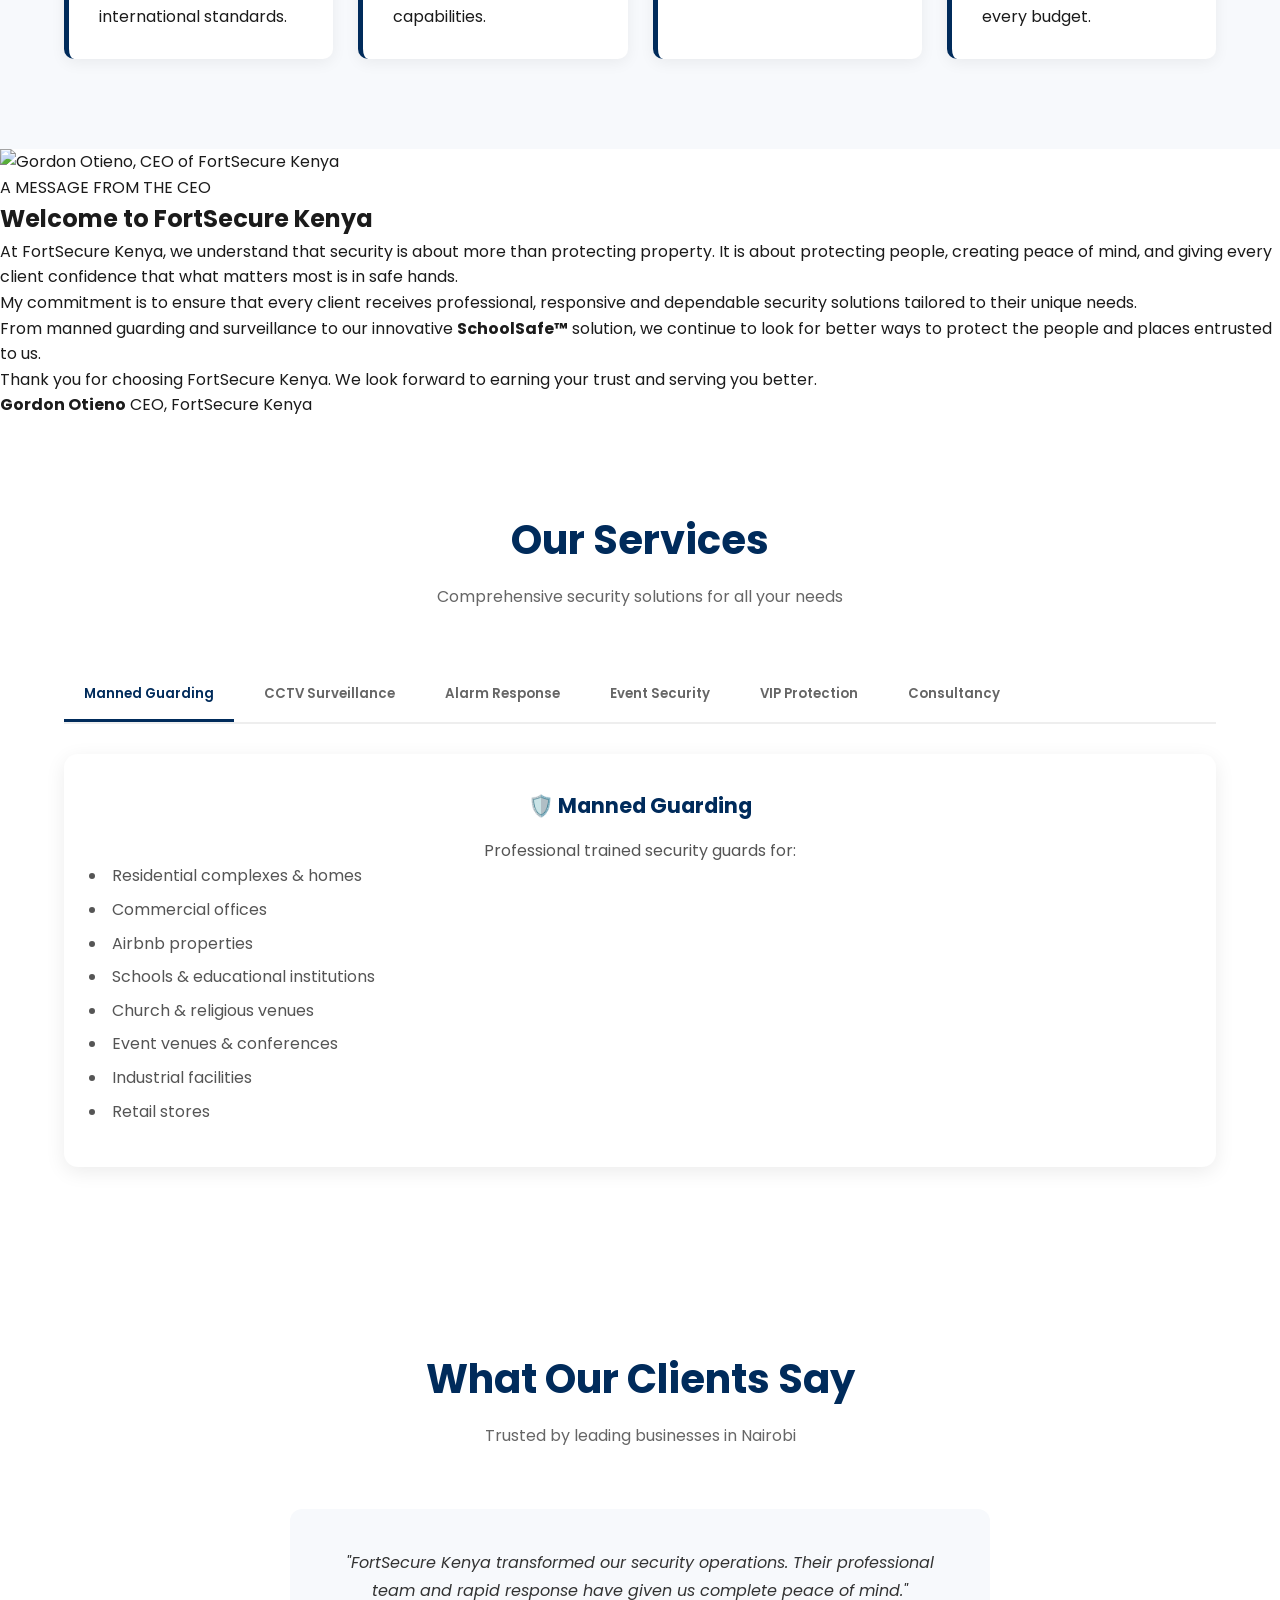
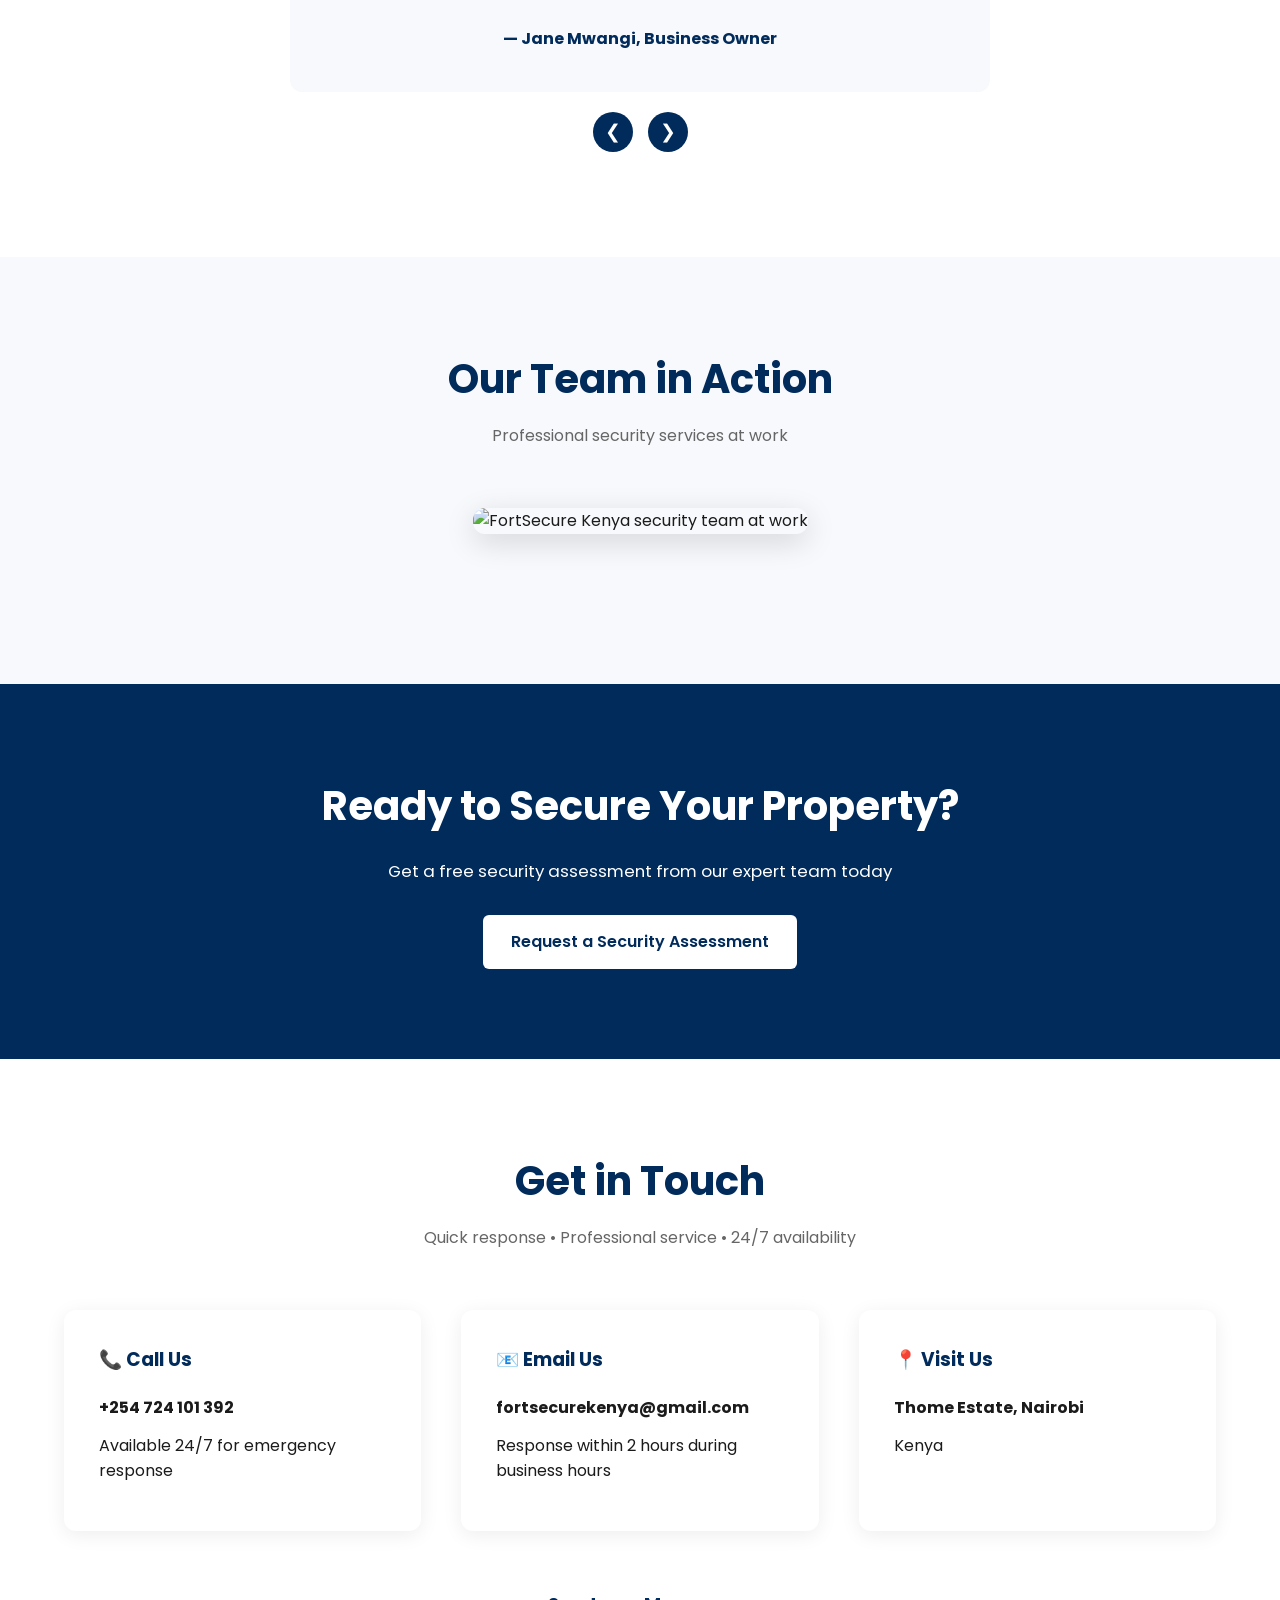
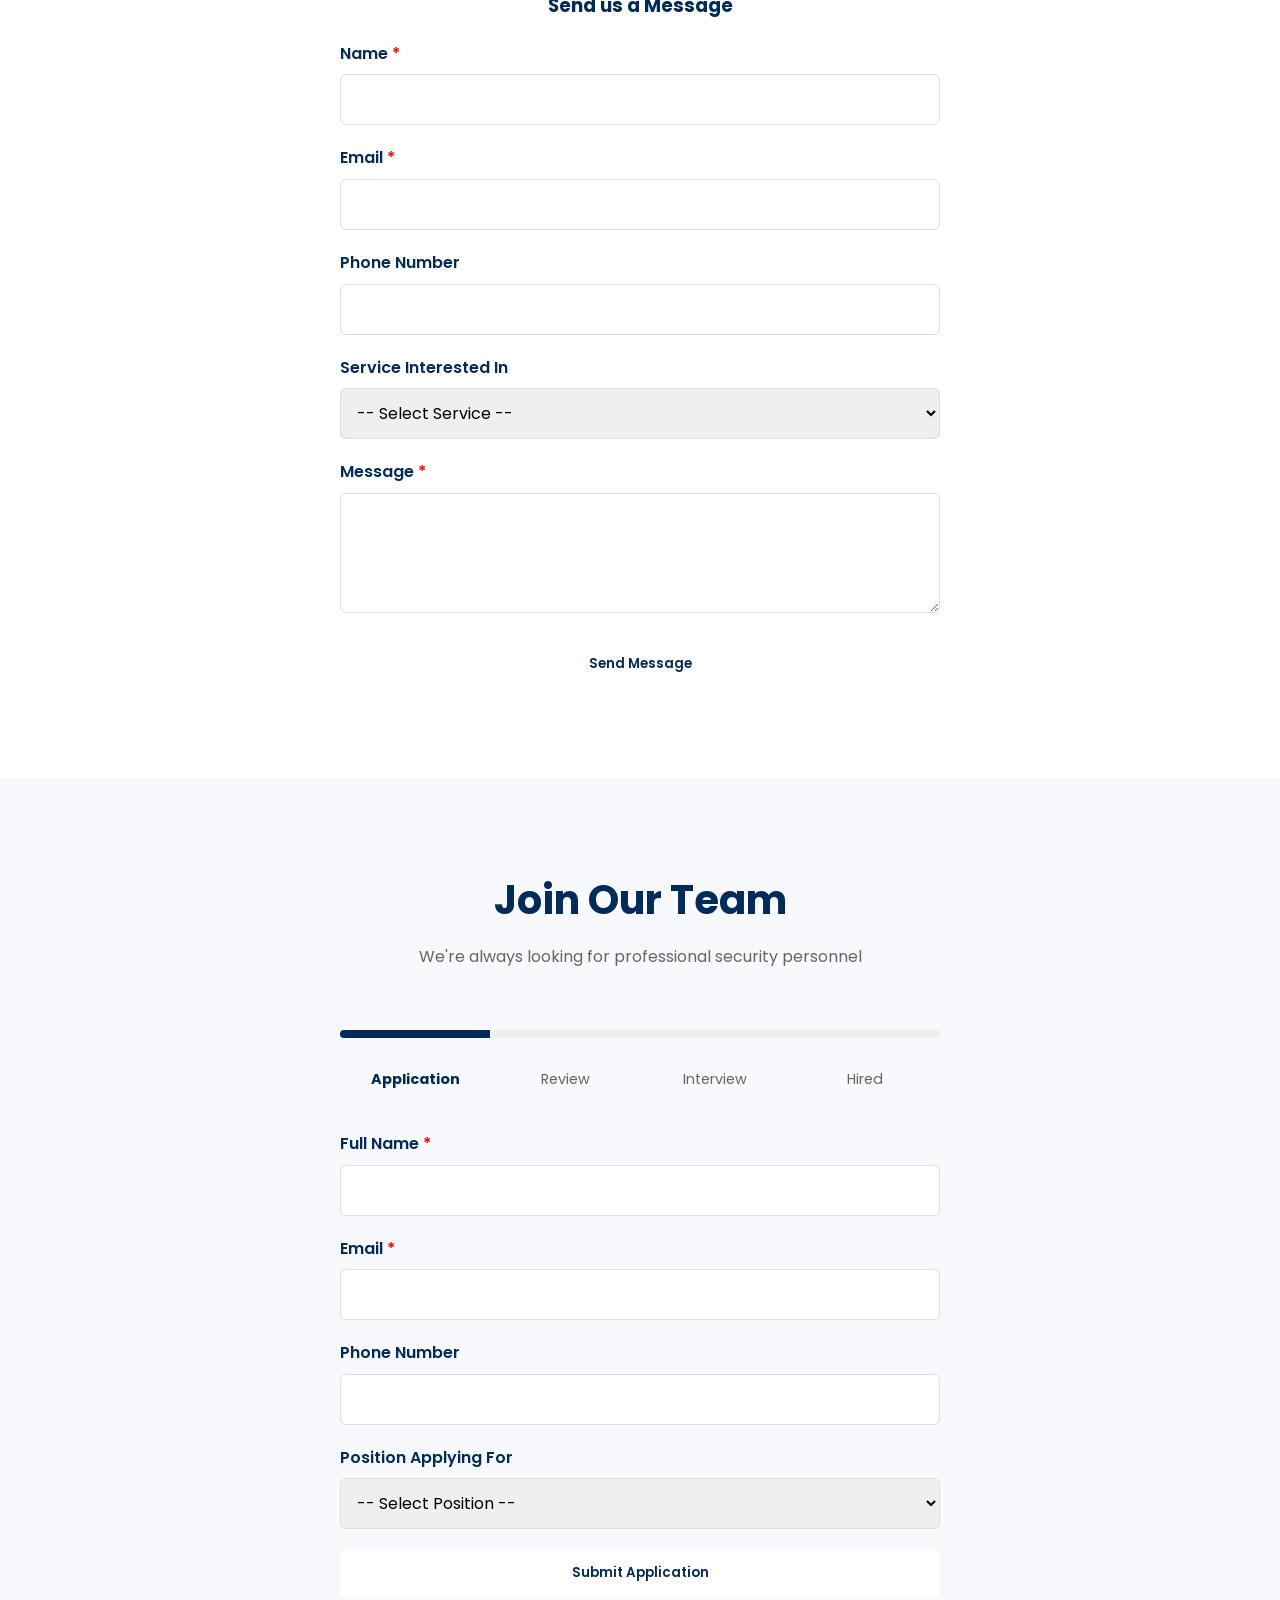
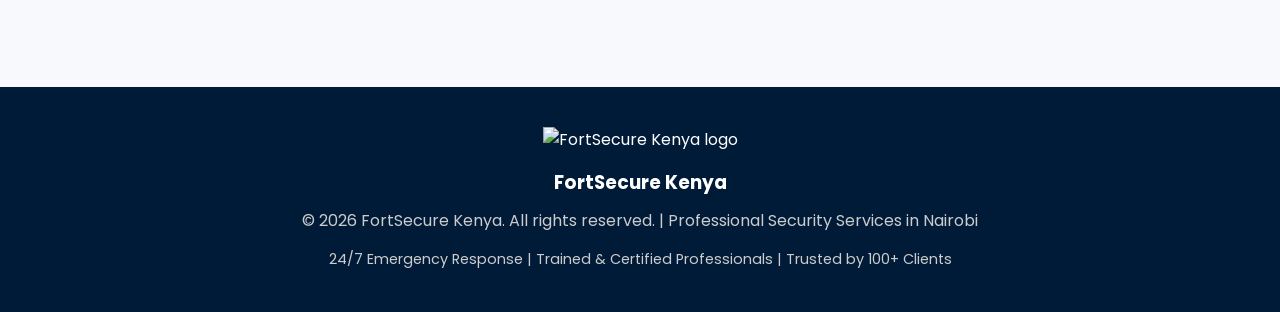
==== commit 8c921cf1: "Update index.html" ====
--- a/index.html
+++ b/index.html
@@ -902,6 +902,55 @@
         </div>
       </div>
     </section>
+    <!-- CEO MESSAGE SECTION -->
+<section class="ceo-message">
+  <div class="ceo-container">
+
+    <div class="ceo-image-wrap">
+      <img
+        src="assets/ceo-gordon.jpg"
+        alt="Gordon Otieno, CEO of FortSecure Kenya"
+        class="ceo-image"
+      >
+    </div>
+
+    <div class="ceo-content">
+      <span class="ceo-label">A MESSAGE FROM THE CEO</span>
+
+      <h2>Welcome to FortSecure Kenya</h2>
+
+      <p>
+        At FortSecure Kenya, we understand that security is about more than
+        protecting property. It is about protecting people, creating peace of
+        mind, and giving every client confidence that what matters most is in
+        safe hands.
+      </p>
+
+      <p>
+        My commitment is to ensure that every client receives professional,
+        responsive and dependable security solutions tailored to their unique
+        needs.
+      </p>
+
+      <p>
+        From manned guarding and surveillance to our innovative
+        <strong>SchoolSafe™</strong> solution, we continue to look for better
+        ways to protect the people and places entrusted to us.
+      </p>
+
+      <p>
+        Thank you for choosing FortSecure Kenya. We look forward to earning
+        your trust and serving you better.
+      </p>
+
+      <div class="ceo-signature">
+        <strong>Gordon Otieno</strong>
+        <span>CEO, FortSecure Kenya</span>
+      </div>
+    </div>
+
+  </div>
+</section>
 
     <!-- SERVICES SECTION -->
     <section id="services" class="section">
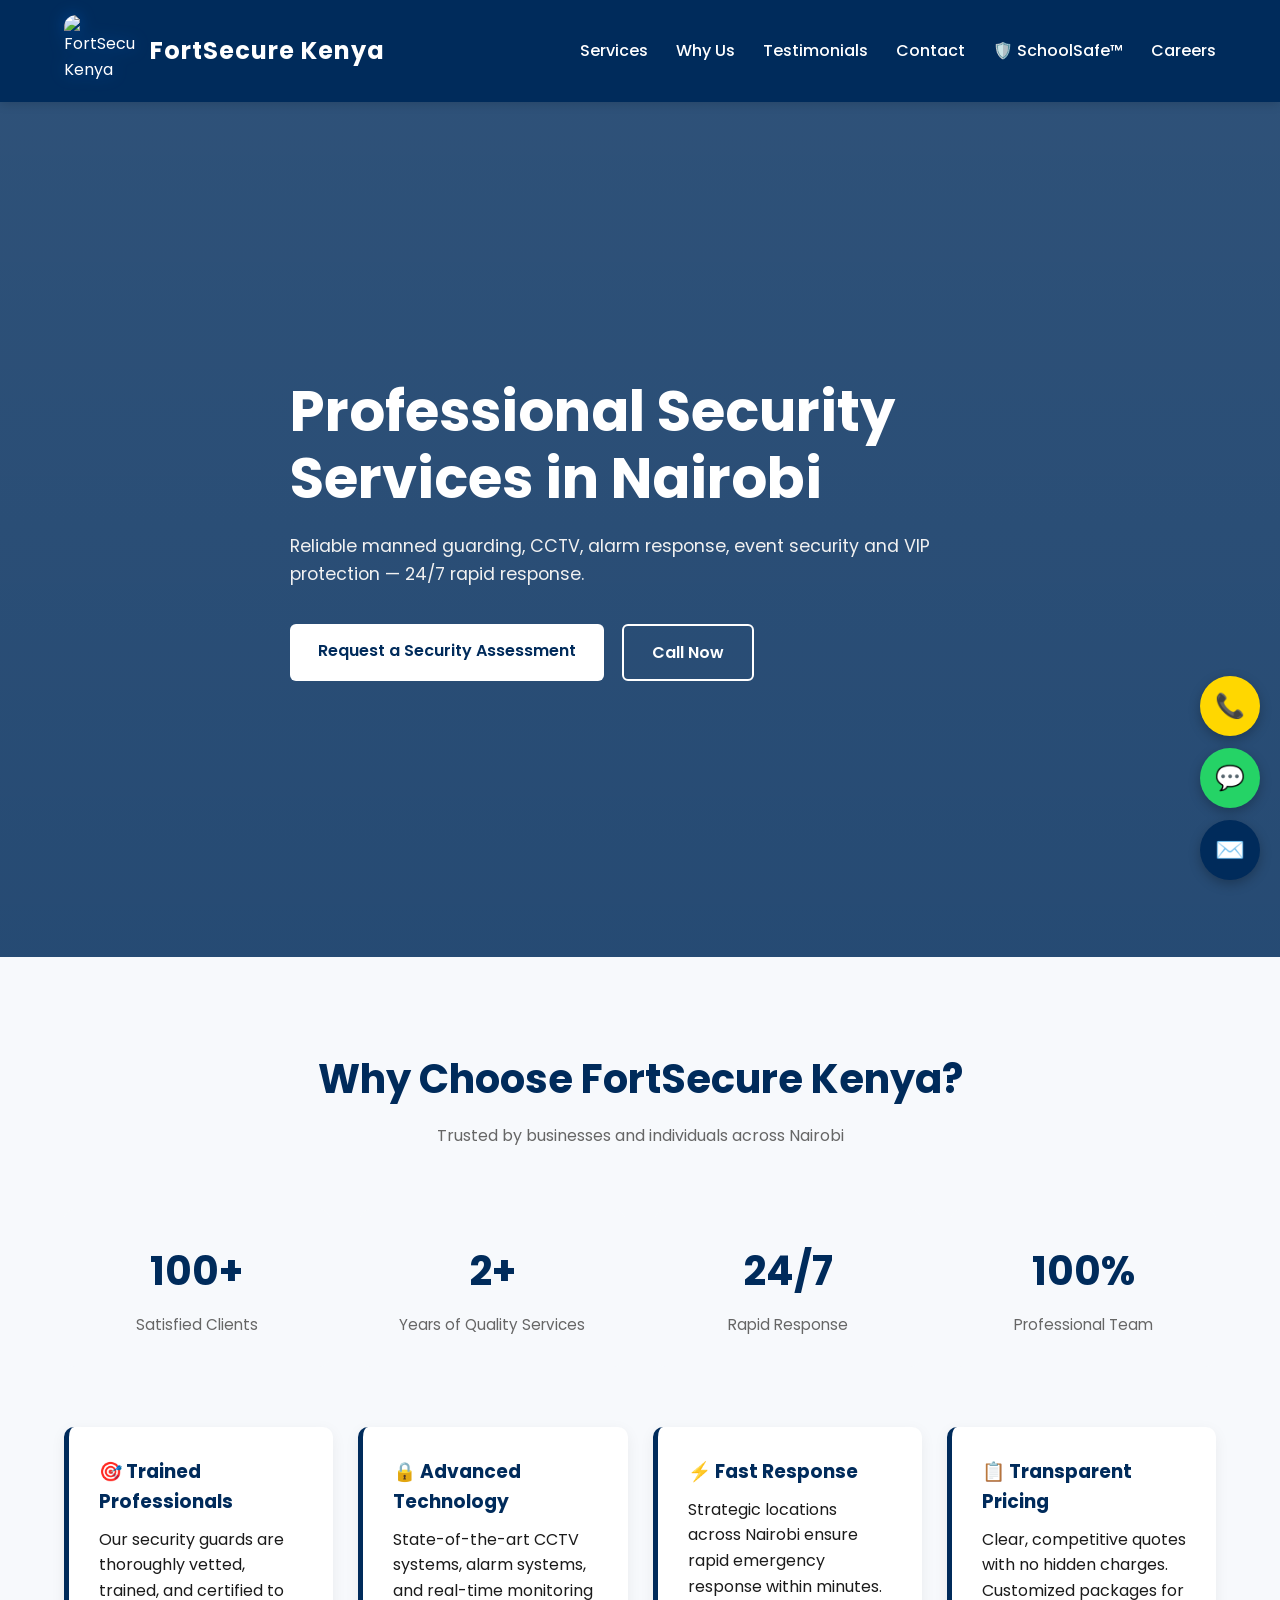
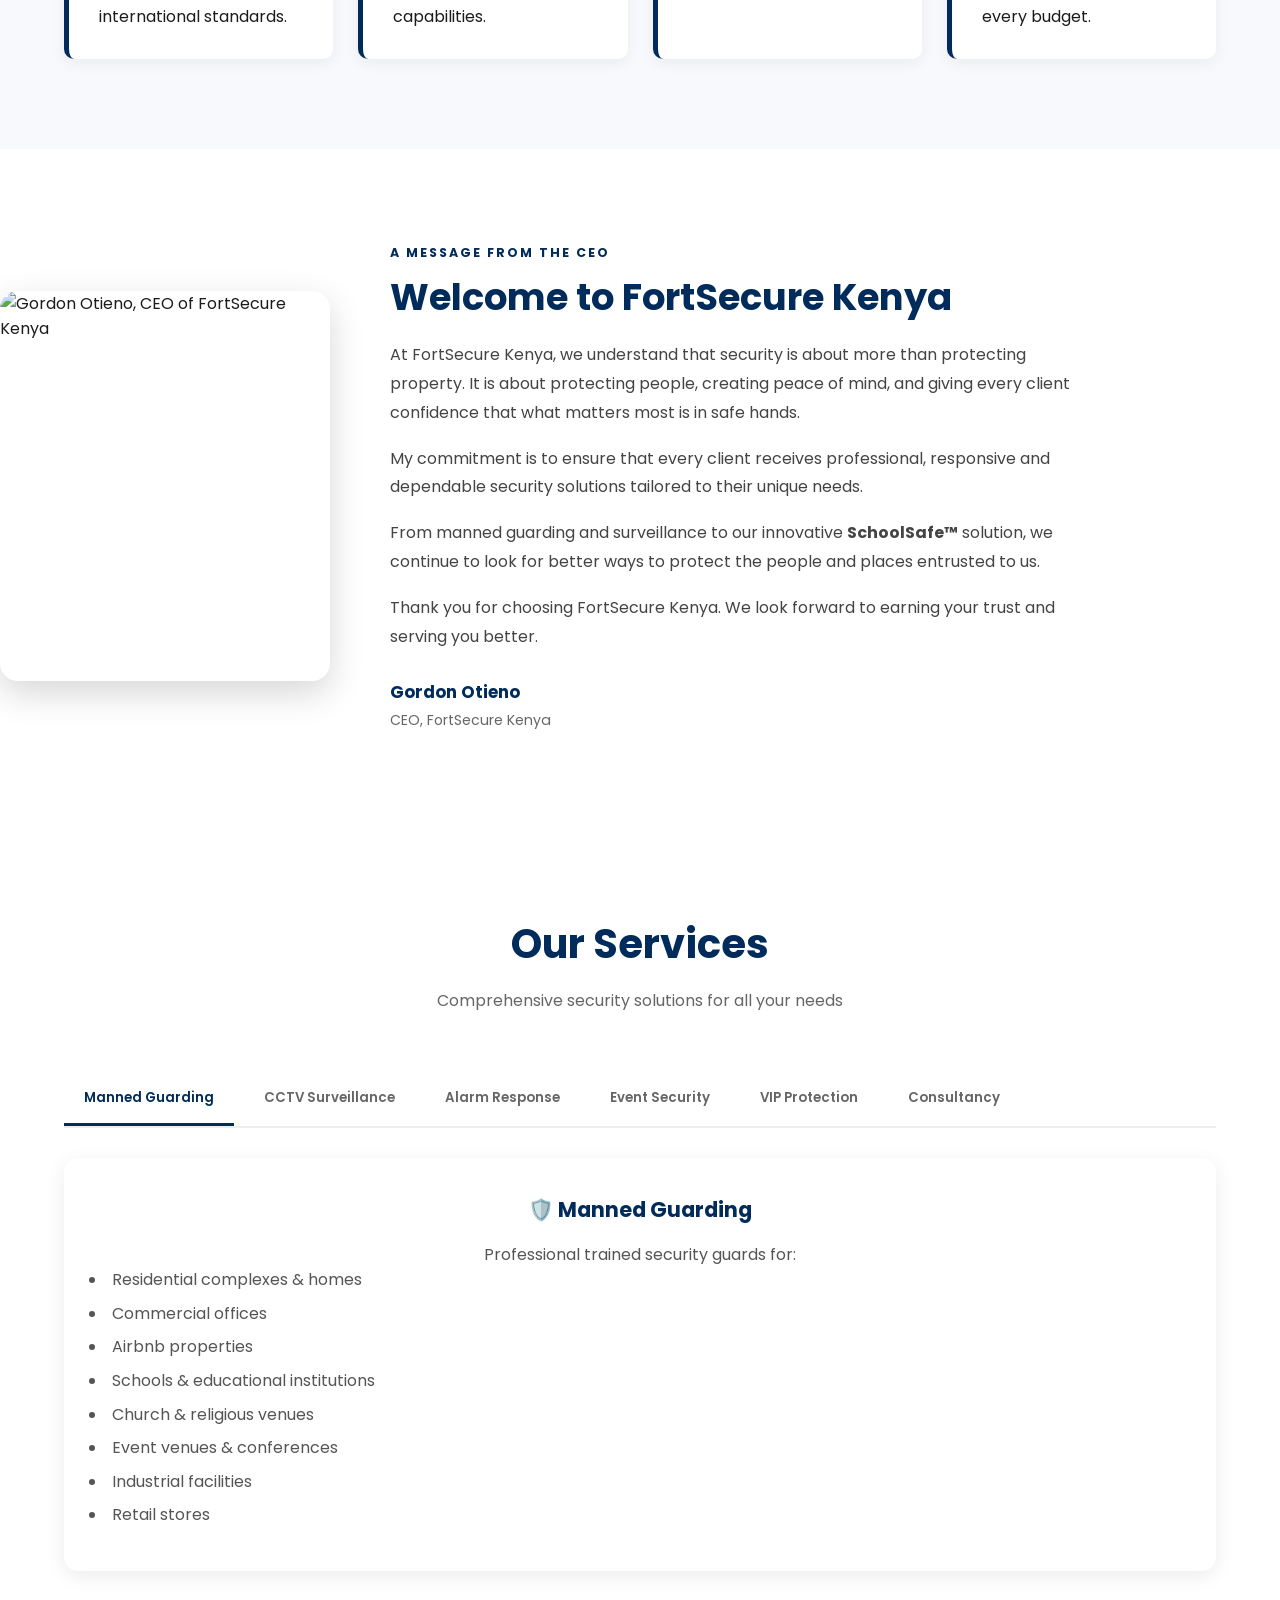
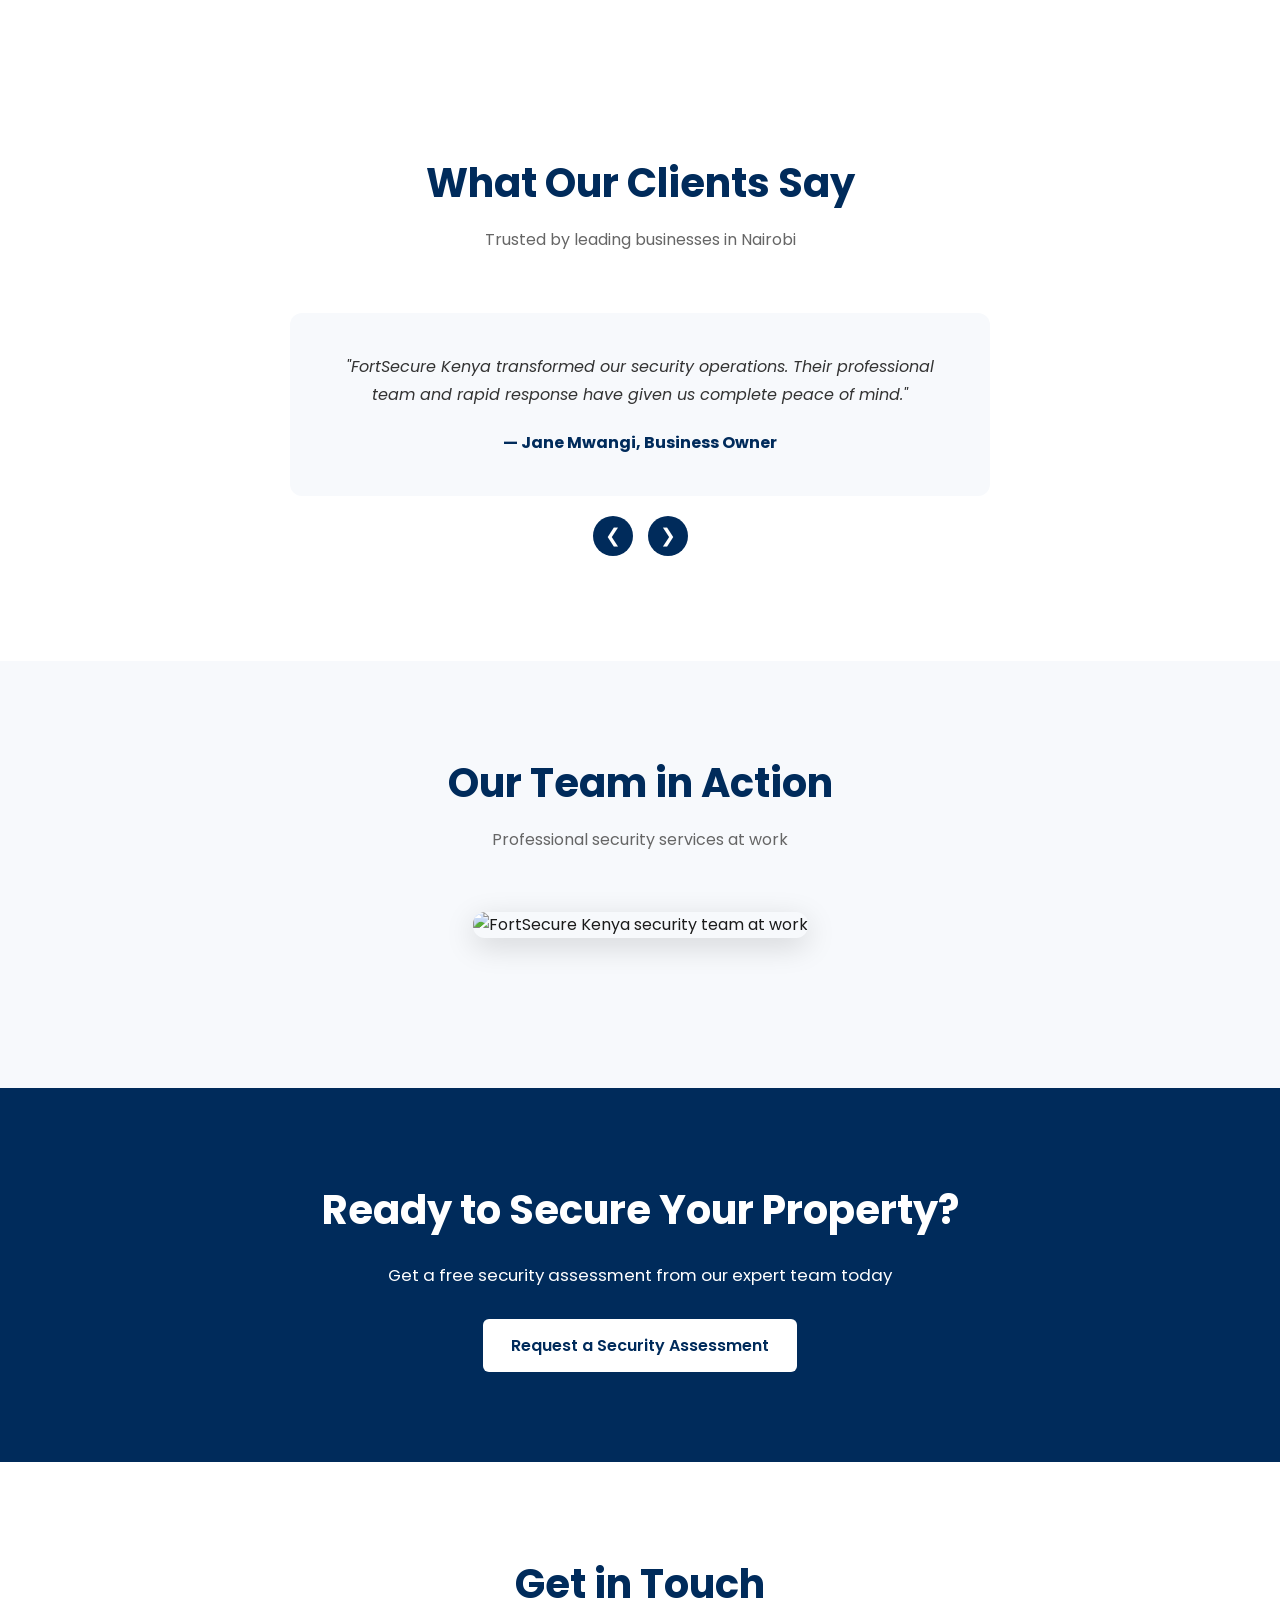
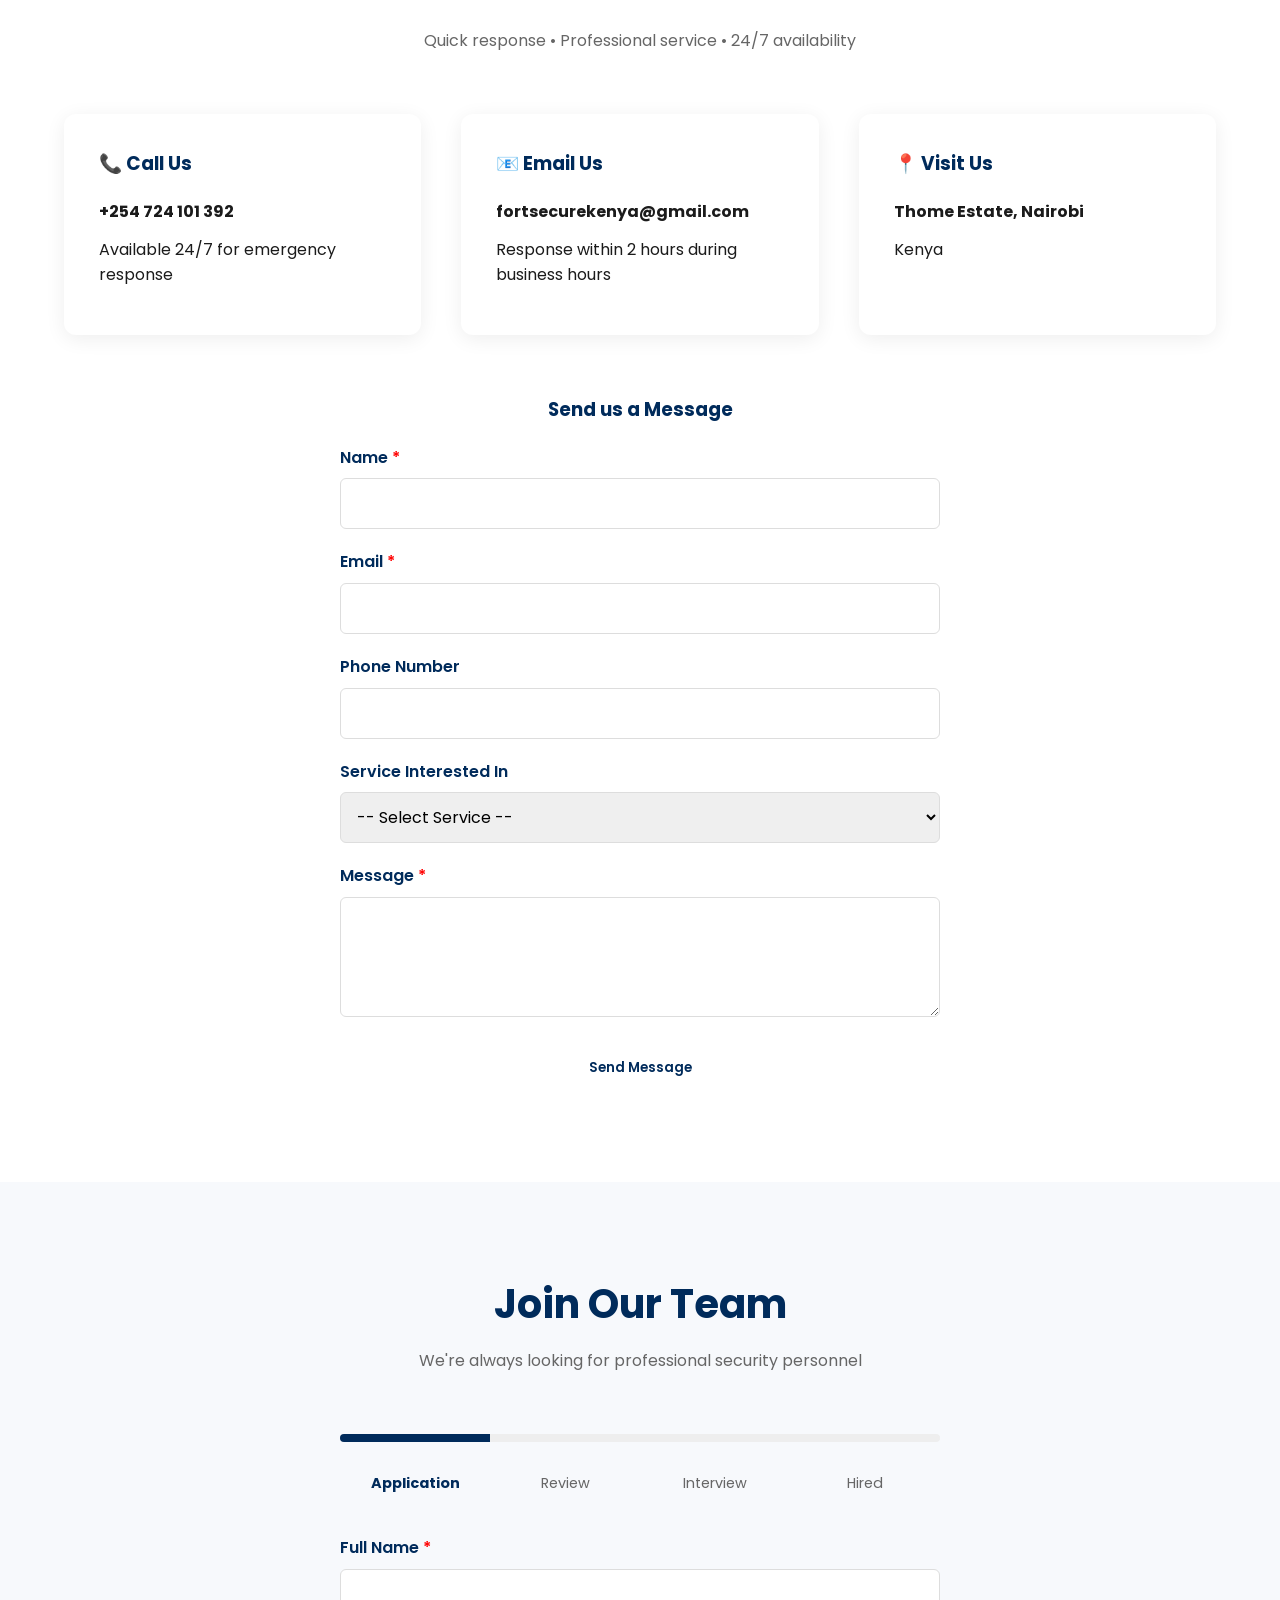
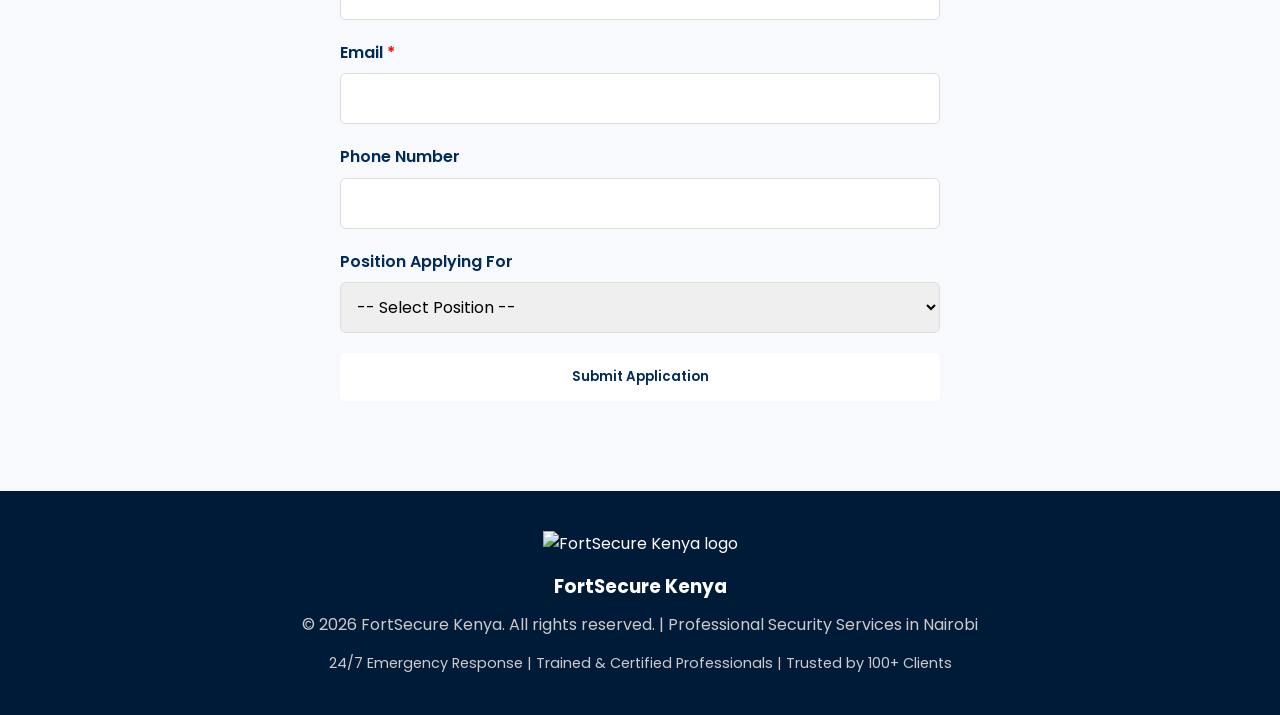
==== commit bb912d2d: "Update index.html" ====
--- a/index.html
+++ b/index.html
@@ -470,6 +470,106 @@
       margin-bottom:10px;
       color:#002B5B;
     }
+        /* CEO MESSAGE */
+    .ceo-message{
+      padding:90px 0;
+      background:#ffffff;
+    }
+
+    .ceo-container{
+      display:flex;
+      align-items:center;
+      gap:60px;
+      max-width:1100px;
+    }
+
+    .ceo-image-wrap{
+      flex:0 0 330px;
+    }
+
+    .ceo-image{
+      width:100%;
+      height:390px;
+      object-fit:cover;
+      object-position:center top;
+      display:block;
+      border-radius:18px;
+      box-shadow:0 12px 35px rgba(0,0,0,0.16);
+    }
+
+    .ceo-content{
+      flex:1;
+    }
+
+    .ceo-label{
+      display:inline-block;
+      margin-bottom:12px;
+      color:#002B5B;
+      font-size:0.78rem;
+      font-weight:700;
+      letter-spacing:2px;
+    }
+
+    .ceo-content h2{
+      color:#002B5B;
+      font-size:2.3rem;
+      line-height:1.2;
+      margin-bottom:22px;
+    }
+
+    .ceo-content p{
+      color:#444;
+      font-size:1rem;
+      line-height:1.8;
+      margin-bottom:17px;
+    }
+
+    .ceo-signature{
+      margin-top:28px;
+      display:flex;
+      flex-direction:column;
+      gap:3px;
+    }
+
+    .ceo-signature strong{
+      color:#002B5B;
+      font-size:1.05rem;
+    }
+
+    .ceo-signature span{
+      color:#666;
+      font-size:0.88rem;
+    }
+
+    /* CEO MOBILE */
+    @media(max-width:768px){
+      .ceo-message{
+        padding:60px 0;
+      }
+
+      .ceo-container{
+        flex-direction:column;
+        gap:35px;
+        text-align:center;
+      }
+
+      .ceo-image-wrap{
+        width:min(100%,300px);
+        flex-basis:auto;
+      }
+
+      .ceo-image{
+        height:350px;
+      }
+
+      .ceo-content h2{
+        font-size:1.8rem;
+      }
+
+      .ceo-signature{
+        align-items:center;
+      }
+    }
 
     /* IMAGE SECTION */
     .image-section{
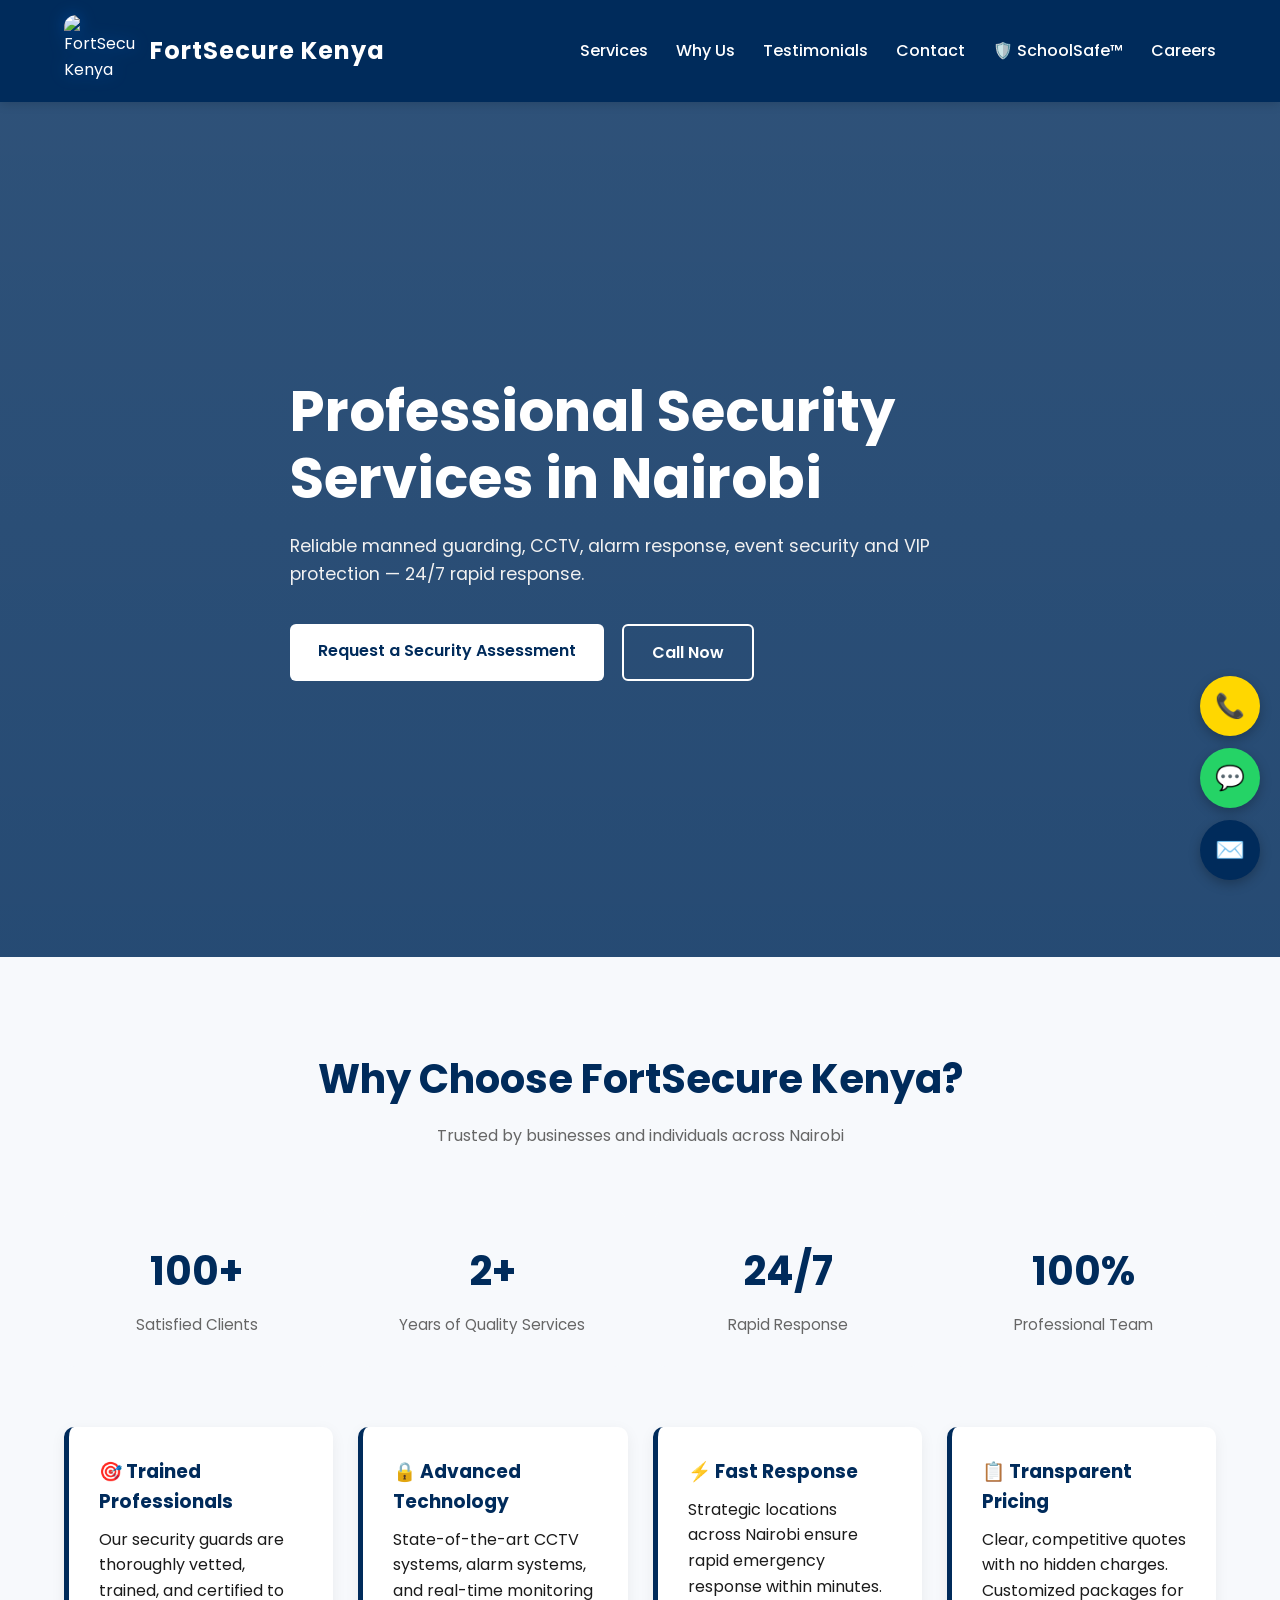
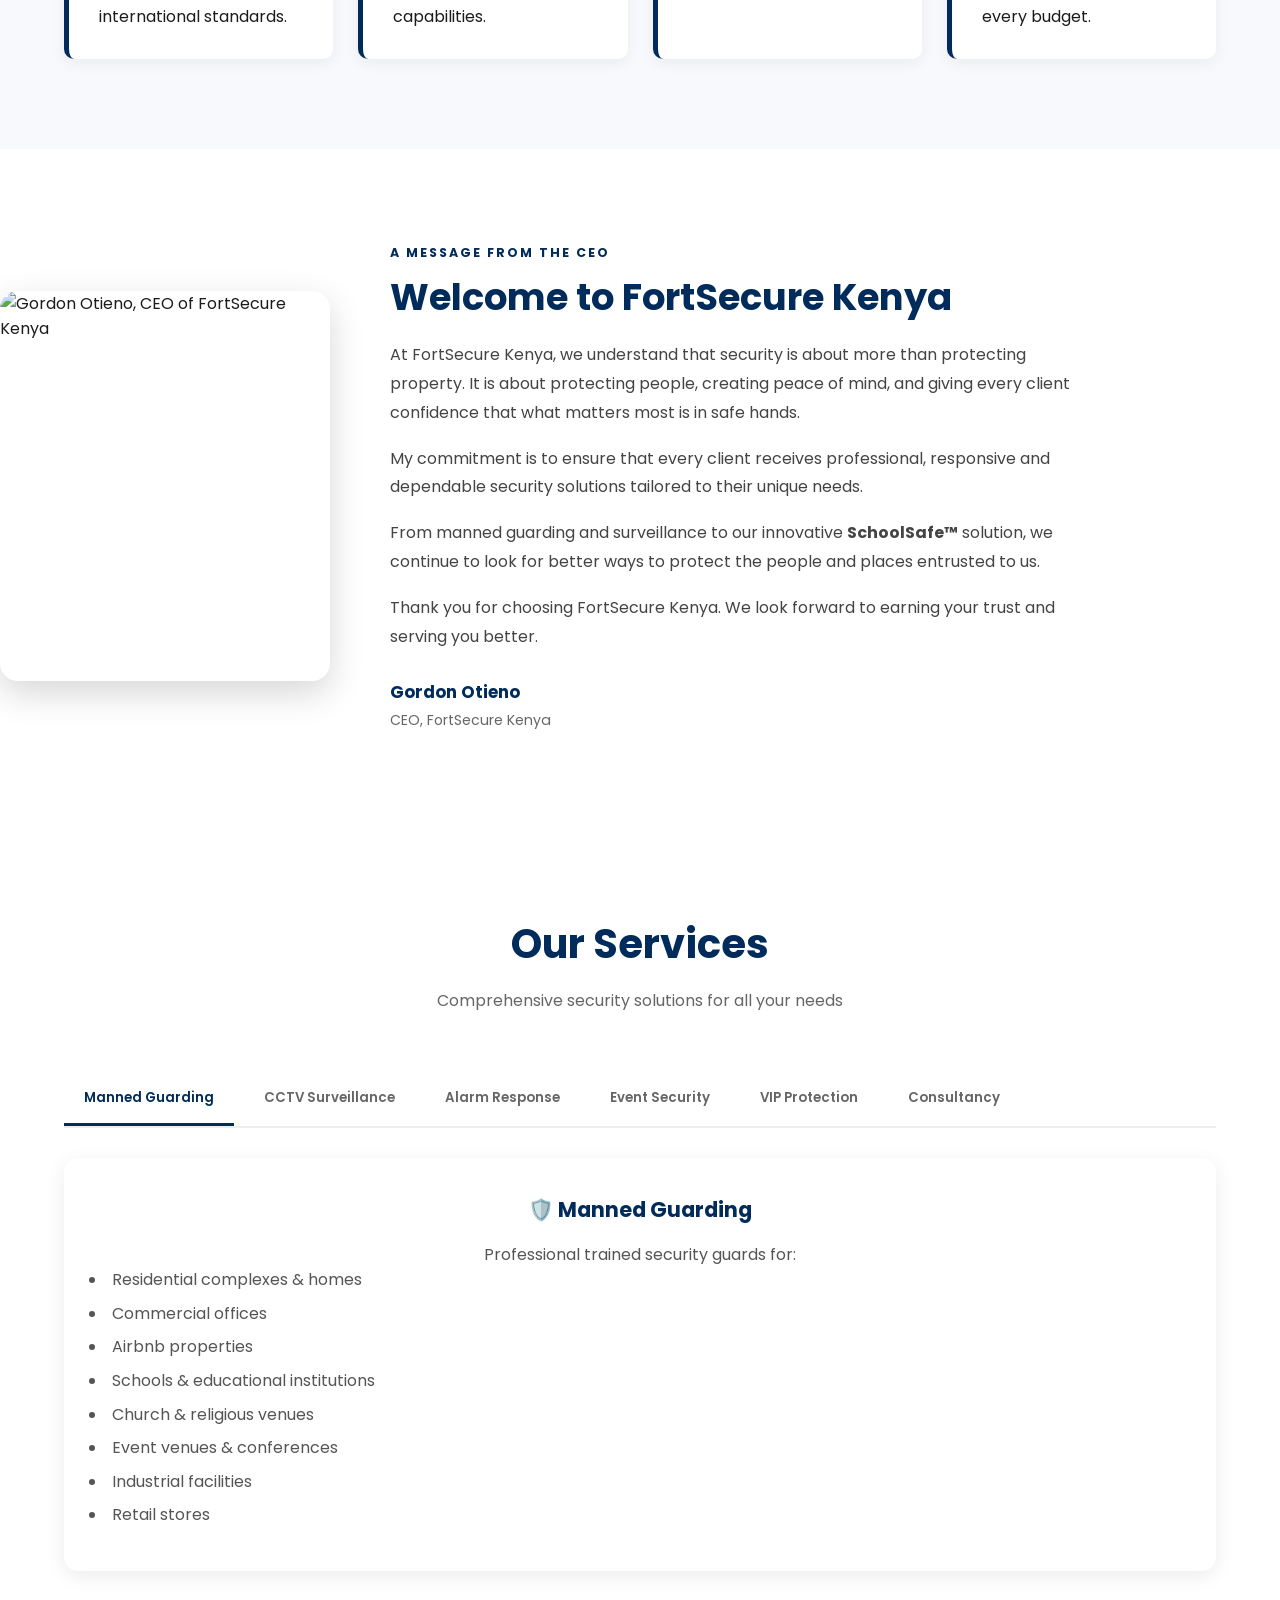
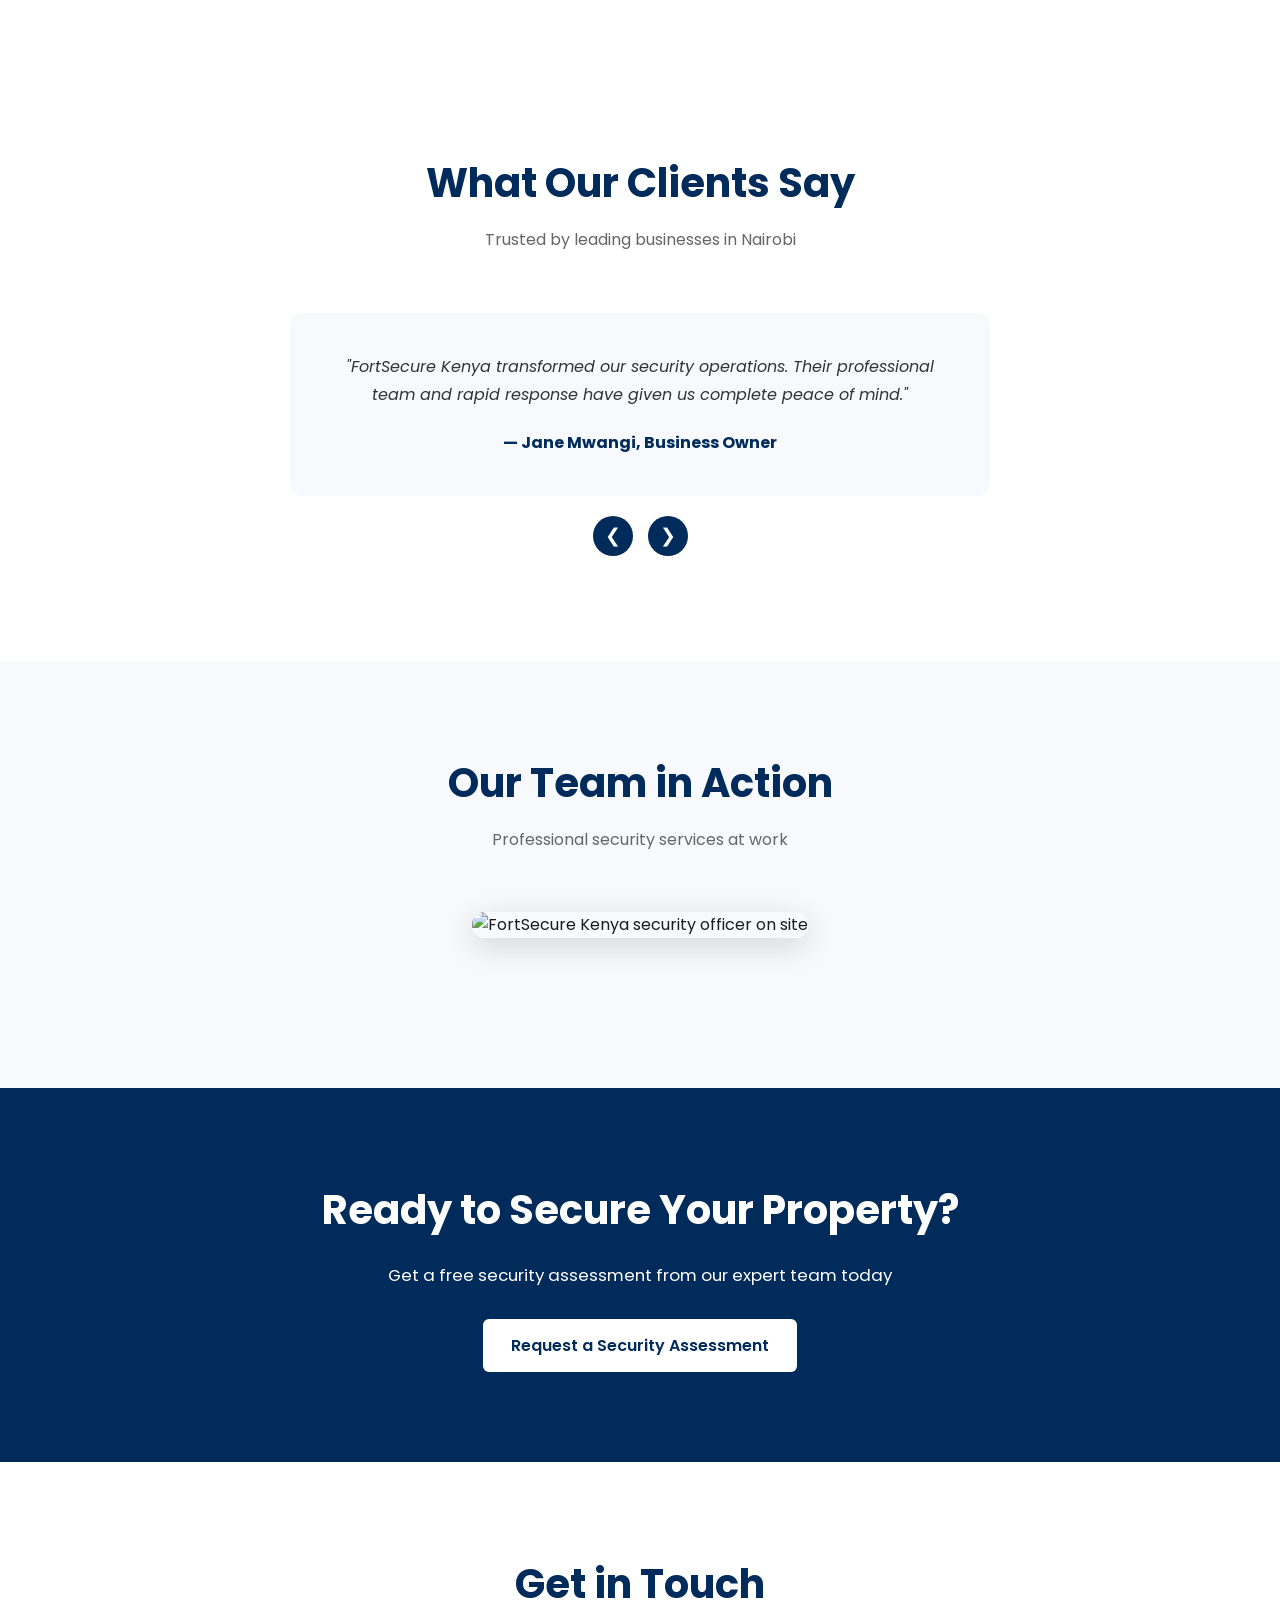
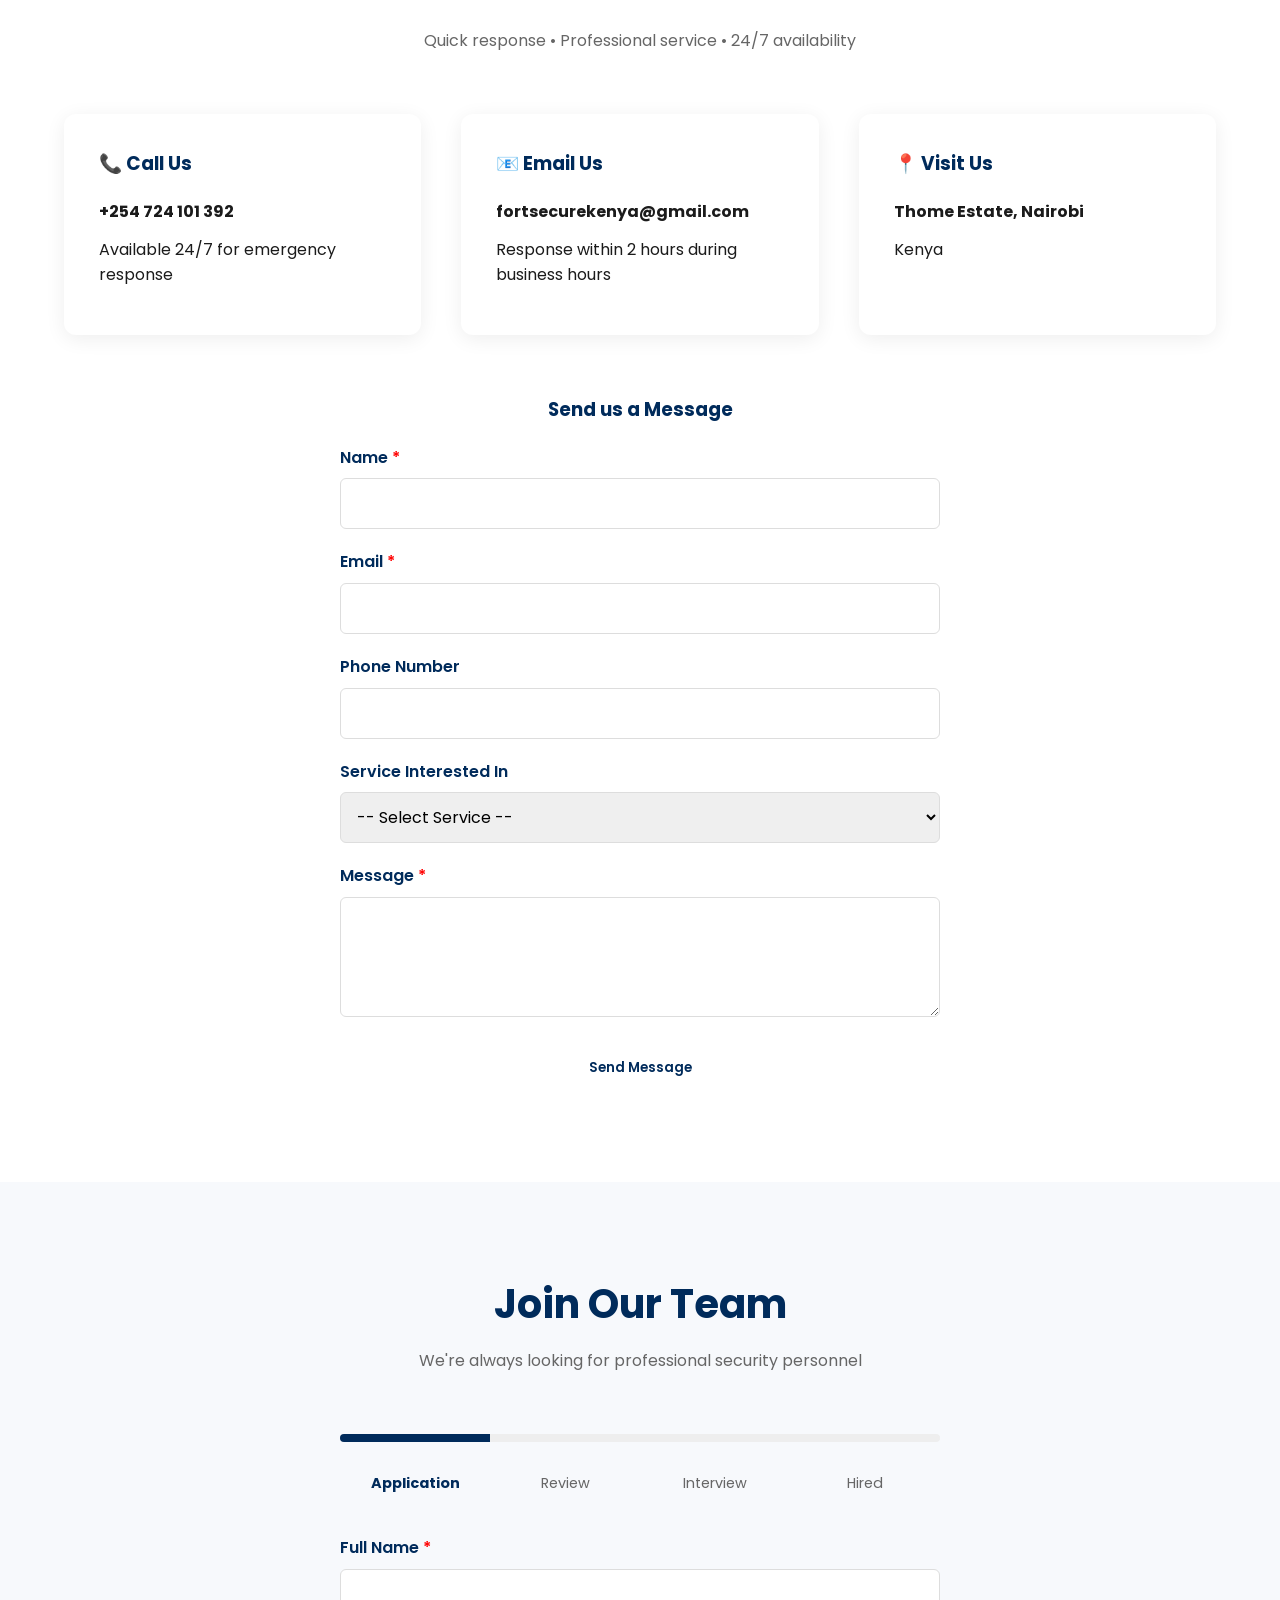
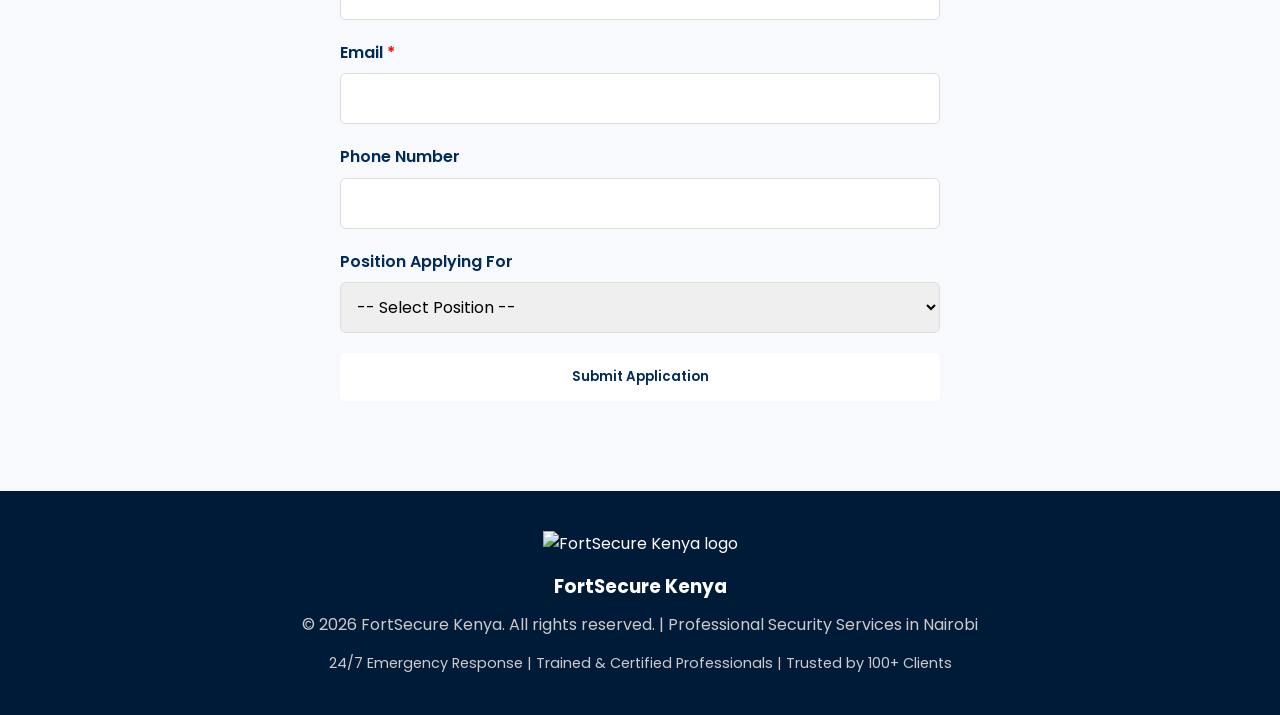
==== commit 6683ba37: "Revise image section in index.html Updated image source and alt text for team showcase." ====
--- a/index.html
+++ b/index.html
@@ -13,13 +13,13 @@
   <meta property="og:url" content="https://fortsecurekenya.github.io/">
   <meta property="og:title" content="FortSecure Kenya | Professional Security Services in Nairobi">
   <meta property="og:description" content="Trusted security services in Nairobi. Manned guarding, CCTV surveillance, alarm response, and more. 24/7 rapid response.">
-  <meta property="og:image" content="https://fortsecurekenya.github.io/assets/team-showcase.jpg">
+  <meta property="og:image" content="https://fortsecurekenya.github.io/images/team-showcase.jpg">
 
   <meta property="twitter:card" content="summary_large_image">
   <meta property="twitter:url" content="https://fortsecurekenya.github.io/">
   <meta property="twitter:title" content="FortSecure Kenya | Professional Security Services">
   <meta property="twitter:description" content="Professional security services in Nairobi. Manned guarding, CCTV surveillance, alarm response & more.">
-  <meta property="twitter:image" content="https://fortsecurekenya.github.io/assets/team-showcase.jpg">
+  <meta property="twitter:image" content="https://fortsecurekenya.github.io/images/team-showcase.jpg">
 
   <link rel="canonical" href="https://fortsecurekenya.github.io/">
 
@@ -1008,7 +1008,7 @@
 
     <div class="ceo-image-wrap">
       <img
-        src="assets/ceo-gordon.jpg"
+    src="https://i.ibb.co/4Rxx5w7G/Fort-Secure-Kenya-CEO-Portrait-2.jpg"
         alt="Gordon Otieno, CEO of FortSecure Kenya"
         class="ceo-image"
       >
@@ -1196,15 +1196,20 @@
 
     <!-- IMAGE SHOWCASE SECTION -->
     <section class="section" style="background: #f7f9fc;">
-      <div class="container">
-        <div class="section-title">
-          <h2>Our Team in Action</h2>
-          <p>Professional security services at work</p>
-        </div>
-        <div class="image-section">
-          <img src="assets/team-showcase.jpg" alt="FortSecure Kenya security team at work" width="800" height="600">
-        </div>
-      </div>
+  <div class="container">
+    <div class="section-title">
+      <h2>Our Team in Action</h2>
+      <p>Professional security services at work</p>
+    </div><div class="image-section">
+  <img
+    src="https://i.ibb.co/JR9H0F9X/hero-bg.jpg"
+    alt="FortSecure Kenya security officer on site"
+    width="800"
+    height="600"
+  >
+</div>
+
+  </div>
     </section>
 
     <!-- CTA SECTION -->
